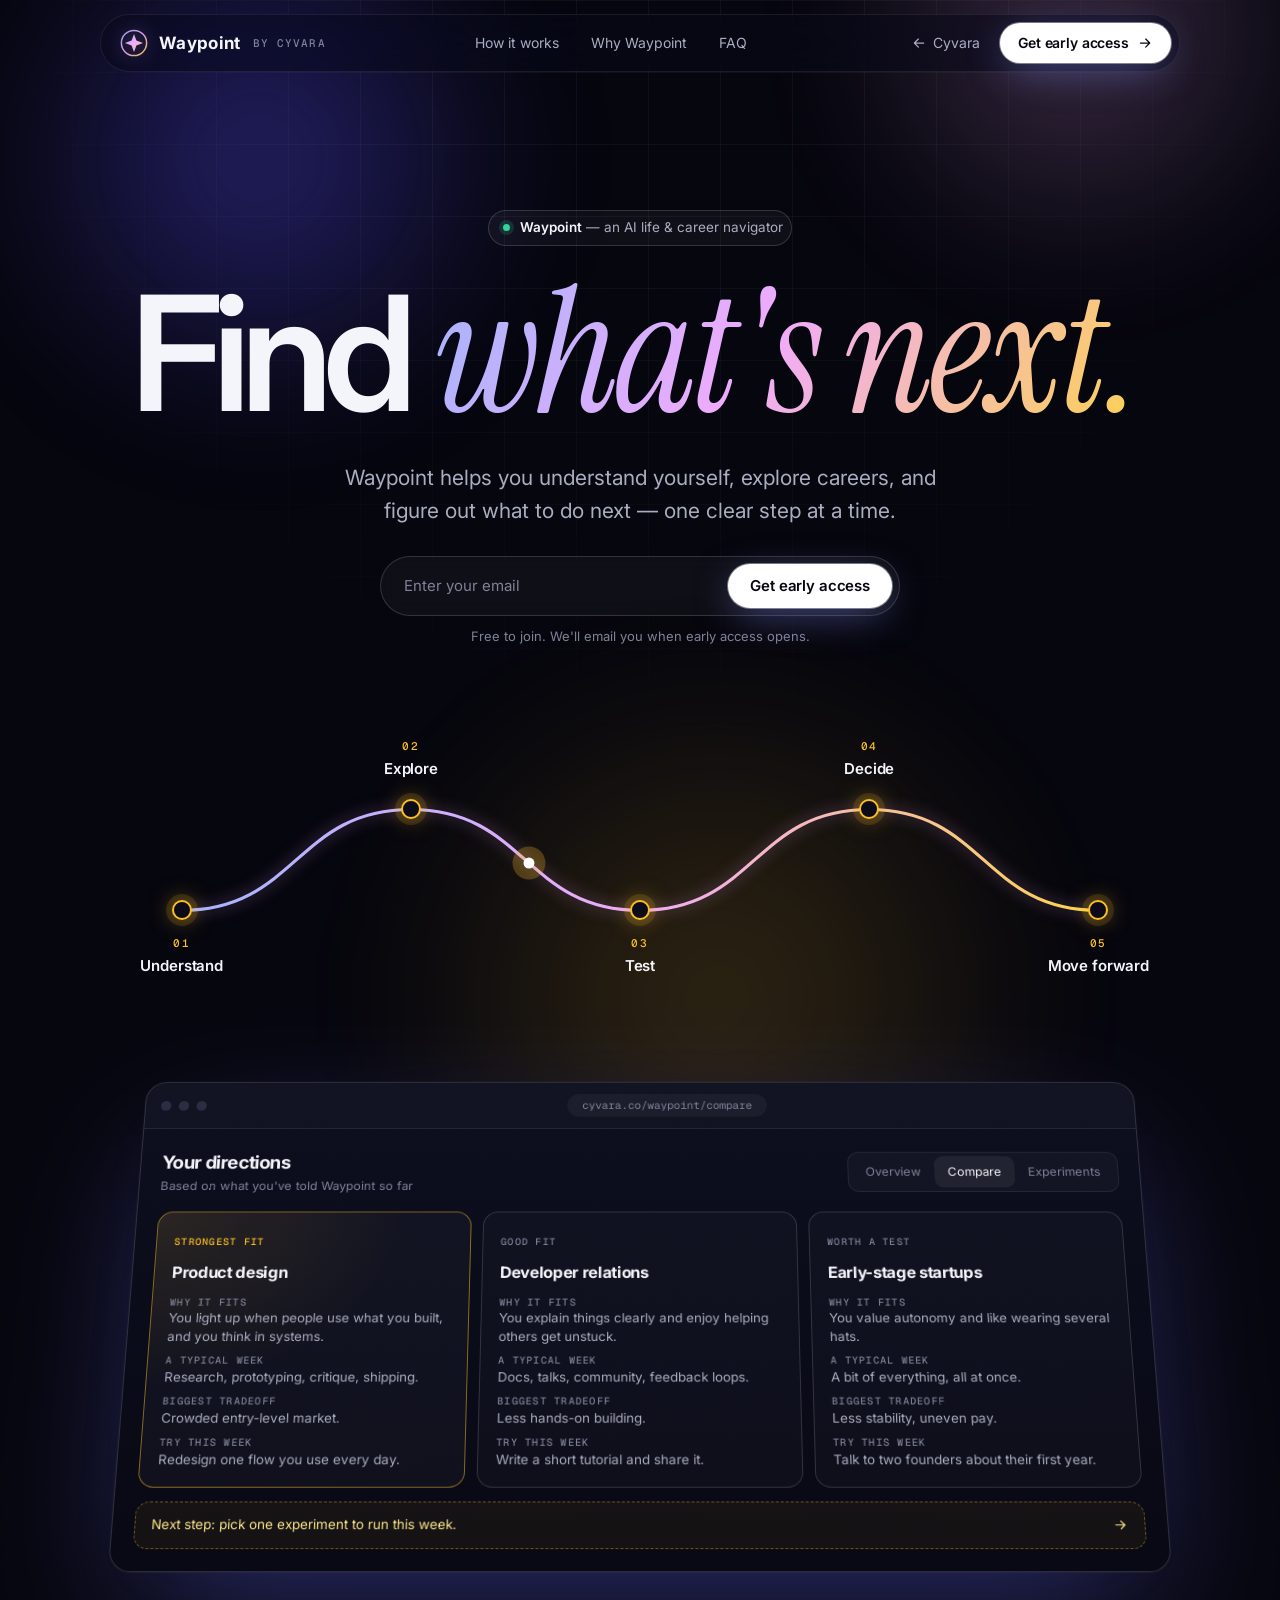
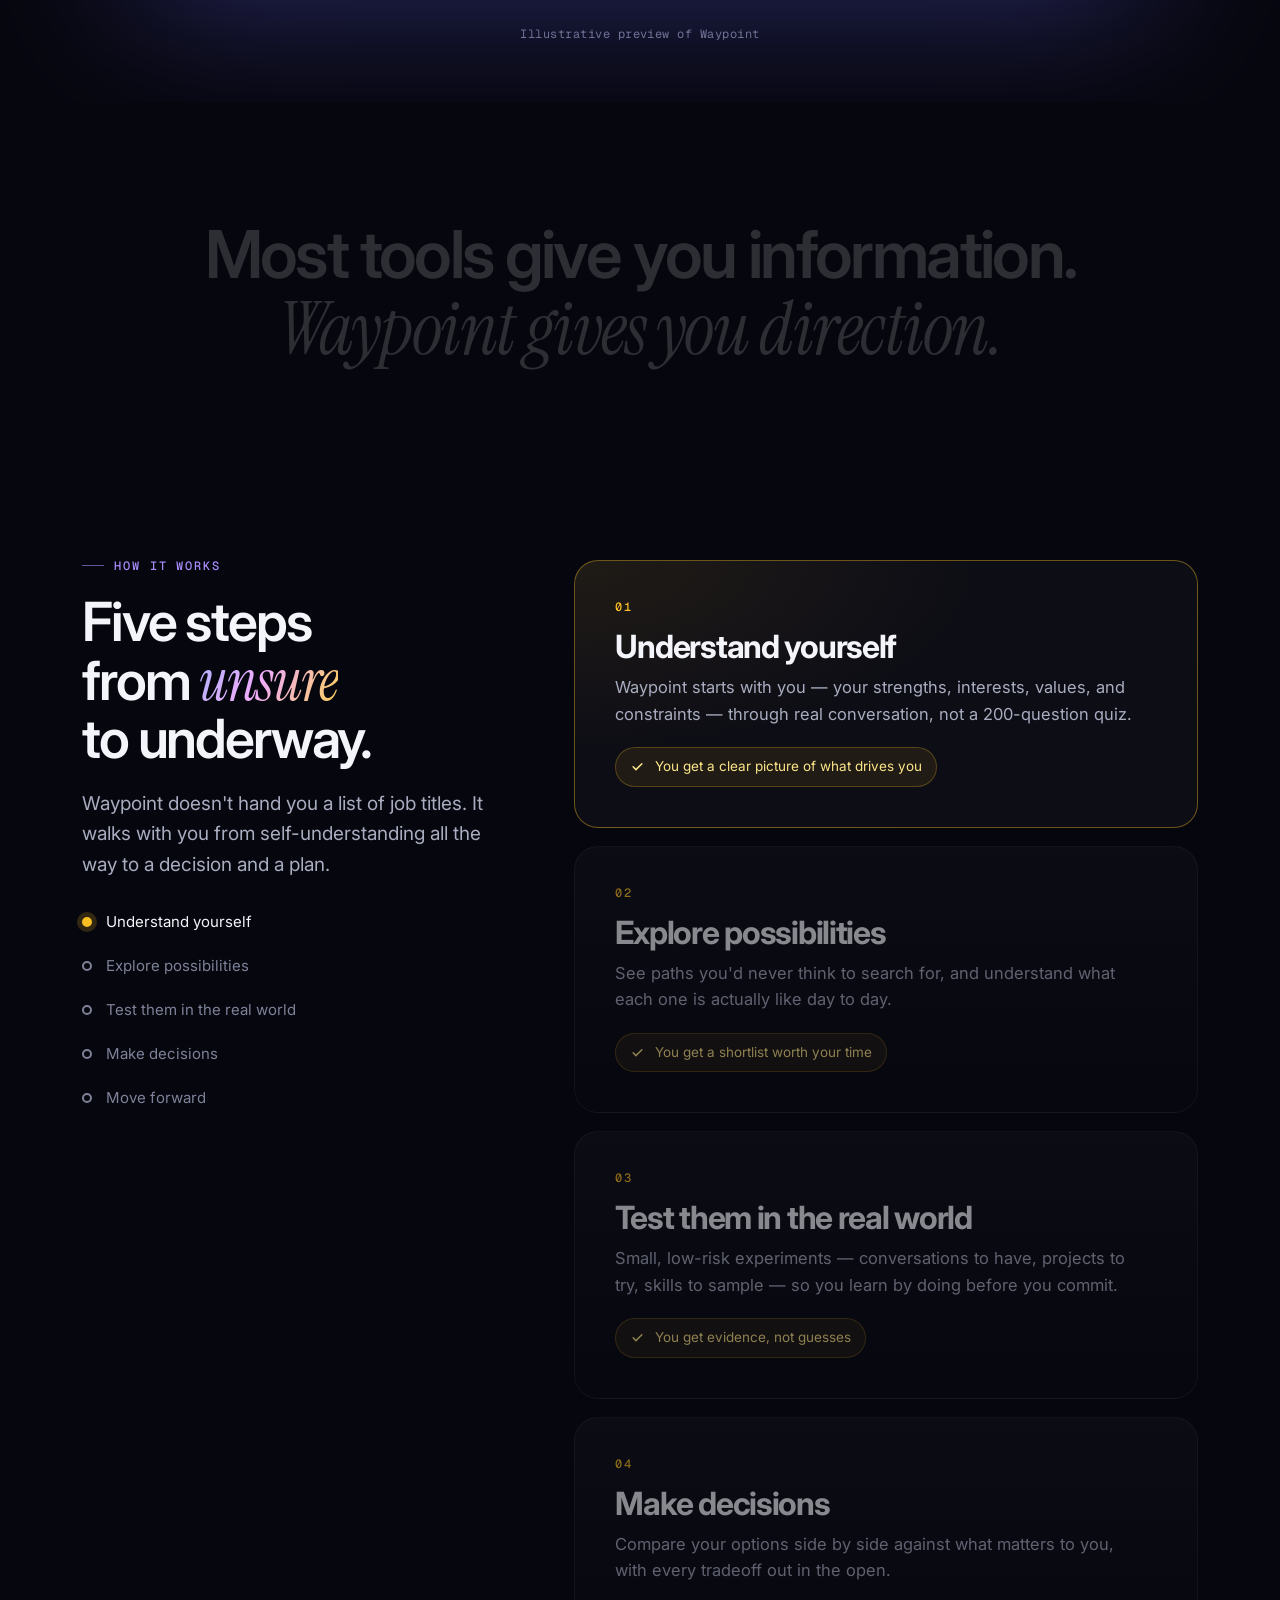
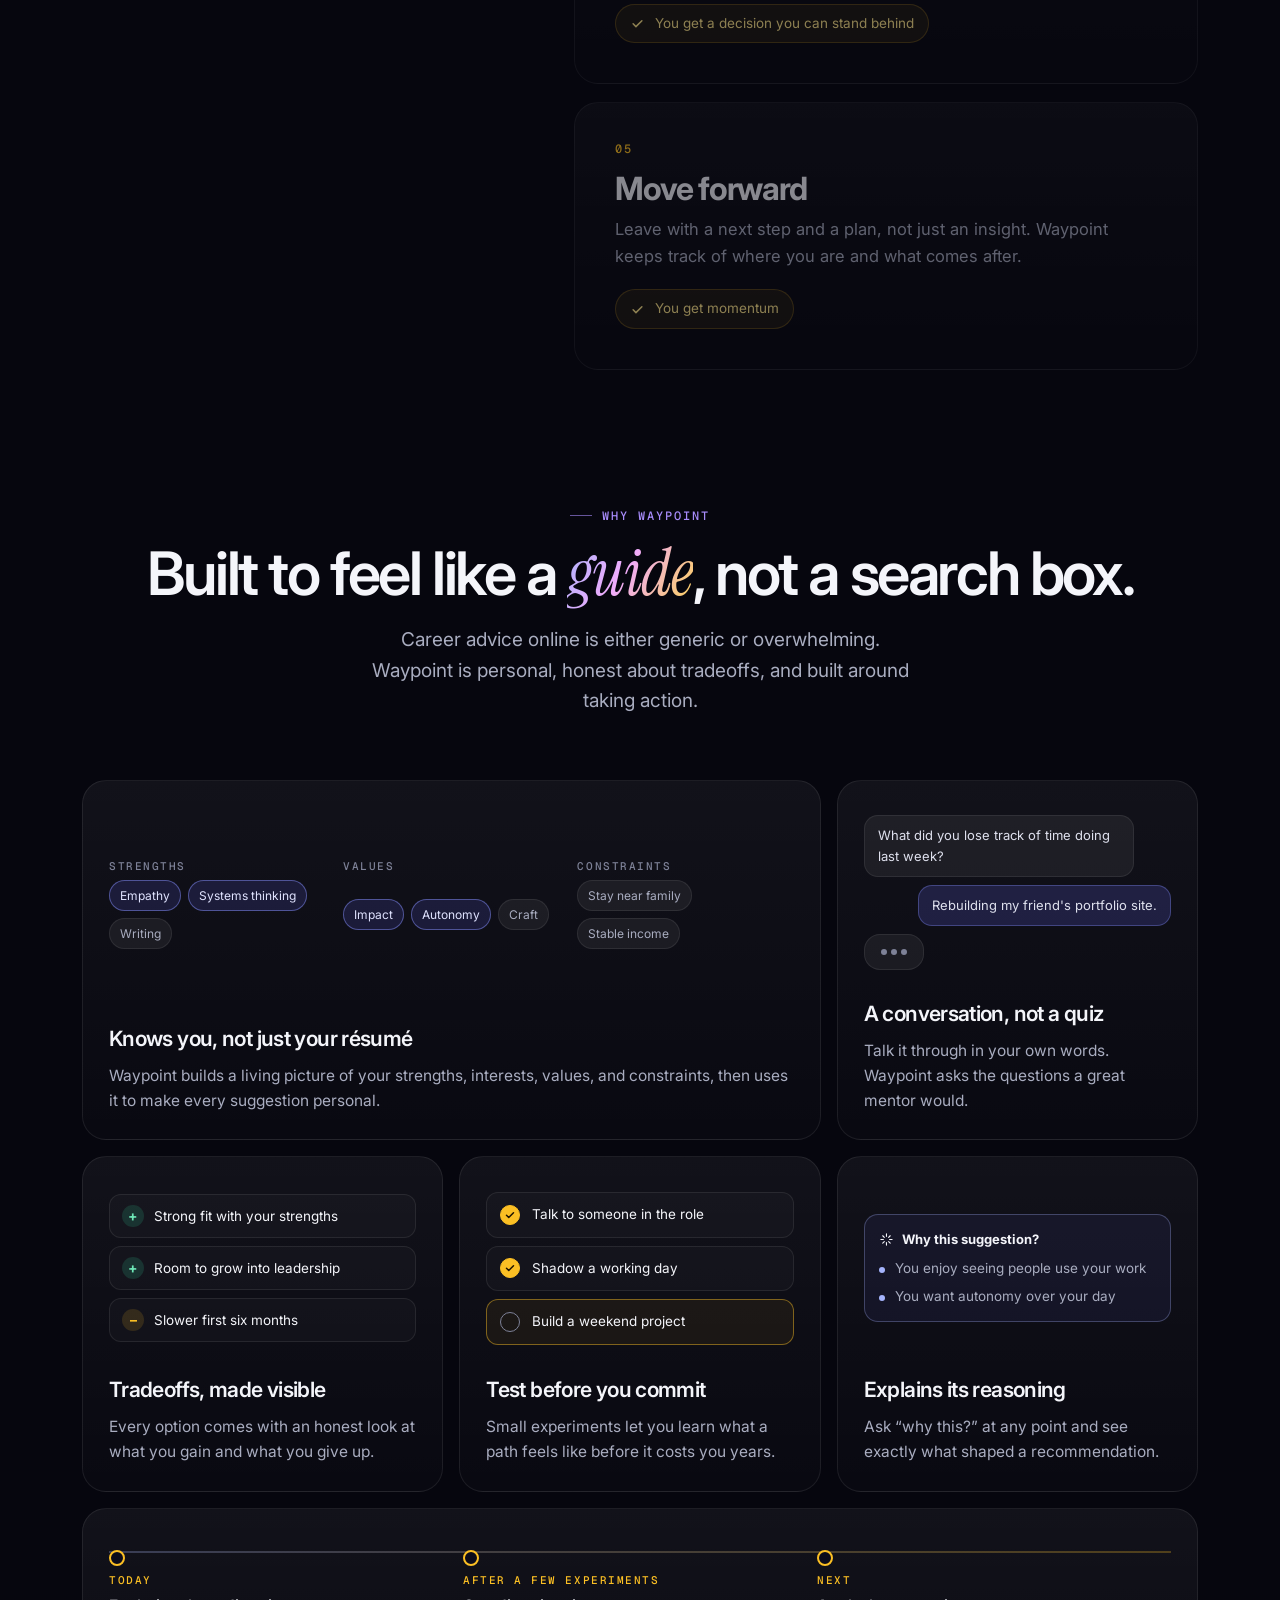
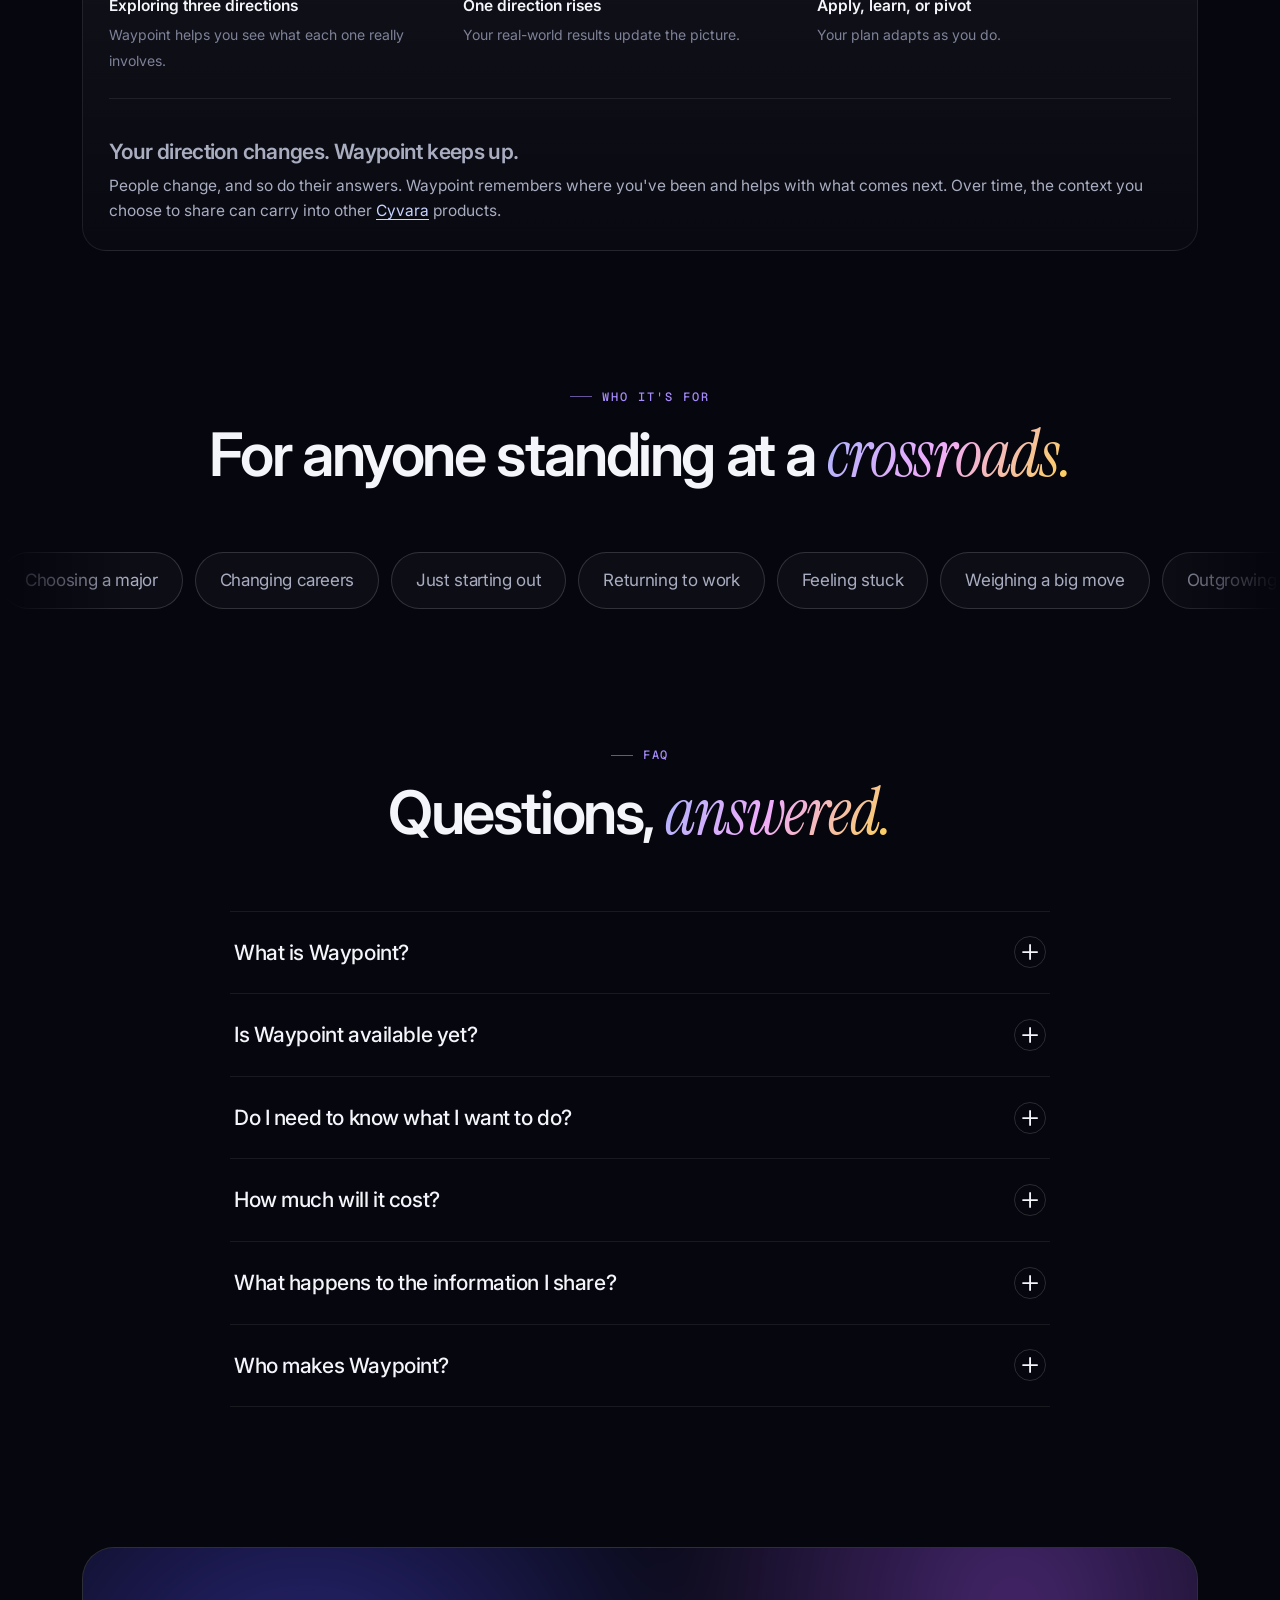
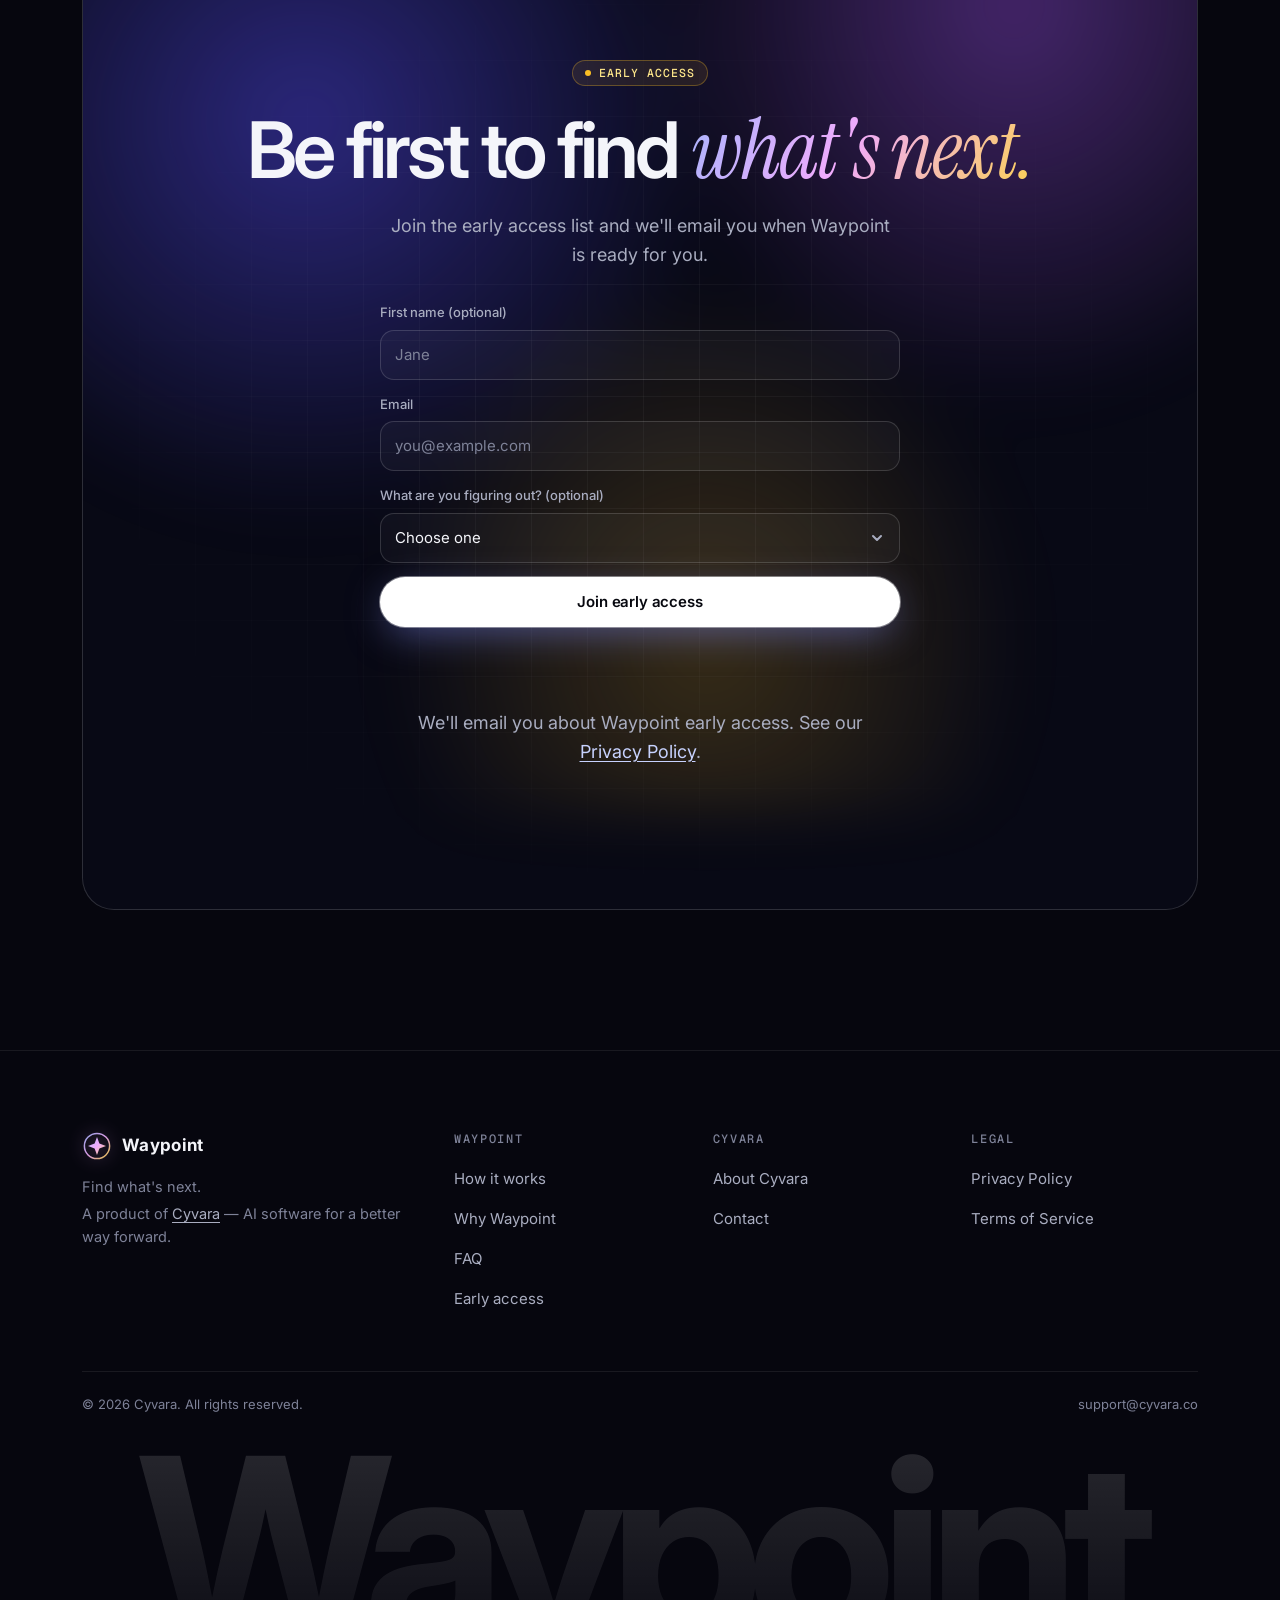
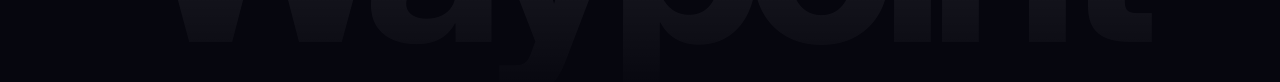
==== waypoint/index.html @ 5582e7f8 "Add Waypoint product site at /waypoint and link it from the homepage Serves the Waypoint site from c" ====
<!DOCTYPE html>
<html lang="en">
<head>
  <meta charset="UTF-8" />
  <meta name="viewport" content="width=device-width, initial-scale=1" />
  <title>Waypoint | Find what's next — AI life &amp; career navigator</title>
  <meta name="description" content="Waypoint is an AI life and career navigator that helps you understand yourself, explore careers, test them in the real world, and figure out what to do next. A Cyvara product." />
  <meta name="theme-color" content="#06060e" />
  <link rel="canonical" href="https://cyvara.co/waypoint/" />

  <link rel="icon" href="favicon.svg" type="image/svg+xml" />
  <link rel="apple-touch-icon" href="favicon.svg" />

  <meta property="og:type" content="website" />
  <meta property="og:site_name" content="Waypoint by Cyvara" />
  <meta property="og:title" content="Waypoint | Find what's next" />
  <meta property="og:description" content="An AI life and career navigator. Understand yourself, explore careers, and figure out what to do next." />
  <meta property="og:url" content="https://cyvara.co/waypoint/" />
  <meta name="twitter:card" content="summary" />

  <link rel="preconnect" href="https://fonts.googleapis.com" />
  <link rel="preconnect" href="https://fonts.gstatic.com" crossorigin />
  <link href="https://fonts.googleapis.com/css2?family=Geist+Mono:wght@400;500&family=Inter:wght@400;500;600;700&family=Instrument+Serif:ital@0;1&display=swap" rel="stylesheet" />
  <link rel="stylesheet" href="assets/styles.css" />
  <script>document.documentElement.classList.add("js");</script>
</head>

<body>
  <a class="skip" href="#main">Skip to content</a>

  <!-- Shared icons & logo -->
  <svg width="0" height="0" style="position:absolute" aria-hidden="true" focusable="false">
    <defs>
      <linearGradient id="wpGrad" x1="10" y1="10" x2="90" y2="90" gradientUnits="userSpaceOnUse">
        <stop stop-color="#a5b4fc"/><stop offset="0.5" stop-color="#f0abfc"/><stop offset="1" stop-color="#fcd34d"/>
      </linearGradient>
    </defs>
    <symbol id="waypoint" viewBox="0 0 100 100">
      <circle cx="50" cy="50" r="42" fill="none" stroke="url(#wpGrad)" stroke-width="5" opacity="0.9"/>
      <path d="M50 20 L58 42 L80 50 L58 58 L50 80 L42 58 L20 50 L42 42 Z" fill="url(#wpGrad)"/>
    </symbol>
    <symbol id="i-arrow-ur" viewBox="0 0 24 24"><path d="M7 17 17 7M8 7h9v9"/></symbol>
    <symbol id="i-arrow-r" viewBox="0 0 24 24"><path d="M5 12h14M13 6l6 6-6 6"/></symbol>
    <symbol id="i-arrow-l" viewBox="0 0 24 24"><path d="M19 12H5M11 6l-6 6 6 6"/></symbol>
    <symbol id="i-check" viewBox="0 0 24 24"><path d="m5 12.5 4.5 4.5L19 7.5"/></symbol>
    <symbol id="i-plus" viewBox="0 0 24 24"><path d="M12 5v14M5 12h14"/></symbol>
    <symbol id="i-menu" viewBox="0 0 24 24"><path d="M4 8h16M4 16h16"/></symbol>
    <symbol id="i-x" viewBox="0 0 24 24"><path d="M6 6l12 12M18 6 6 18"/></symbol>
    <symbol id="i-spark" viewBox="0 0 24 24"><path d="M12 3v4M12 17v4M3 12h4M17 12h4M6 6l2.5 2.5M15.5 15.5 18 18M18 6l-2.5 2.5M8.5 15.5 6 18"/></symbol>
  </svg>

  <!-- Nav -->
  <div class="nav-shell">
    <header class="nav">
      <a href="#top" class="brand" aria-label="Waypoint home">
        <svg aria-hidden="true"><use href="#waypoint"/></svg>
        Waypoint <small>by Cyvara</small>
      </a>

      <nav class="nav-links" aria-label="Primary">
        <a href="#how">How it works</a>
        <a href="#why">Why Waypoint</a>
        <a href="#faq">FAQ</a>
      </nav>

      <div class="nav-right">
        <a class="nav-back" href="https://cyvara.co"><svg class="i" aria-hidden="true"><use href="#i-arrow-l"/></svg> Cyvara</a>
        <a class="btn btn-primary btn-sm" href="#access">Get early access <svg class="i" aria-hidden="true"><use href="#i-arrow-r"/></svg></a>
        <button class="menu-btn" type="button" aria-label="Open menu" aria-expanded="false" aria-controls="mobile-menu">
          <svg class="i i-menu" aria-hidden="true"><use href="#i-menu"/></svg>
          <svg class="i i-x" aria-hidden="true"><use href="#i-x"/></svg>
        </button>
      </div>
    </header>
    <div class="mobile-menu" id="mobile-menu">
      <a href="#how">How it works</a>
      <a href="#why">Why Waypoint</a>
      <a href="#faq">FAQ</a>
      <a href="https://cyvara.co">Back to Cyvara</a>
      <a class="btn btn-primary" href="#access">Get early access <svg class="i" aria-hidden="true"><use href="#i-arrow-r"/></svg></a>
    </div>
  </div>

  <main id="main">

    <!-- Hero -->
    <section class="hero" id="top">
      <div class="hero-bg" aria-hidden="true">
        <div class="aurora"><span class="a1"></span><span class="a2"></span><span class="a3"></span></div>
        <div class="gridlines"></div>
      </div>

      <div class="wrap">
        <div class="hero-inner">
          <span class="announce reveal">
            <span class="dot"></span>
            <span><b>Waypoint</b> — an AI life &amp; career navigator</span>
          </span>

          <h1 class="reveal" style="--d:.08s">Find <span class="serif grad">what's next.</span></h1>

          <p class="lede reveal" style="--d:.16s">
            Waypoint helps you understand yourself, explore careers, and figure out what to do next — one clear step at a time.
          </p>

          <div class="signup-wrap reveal" style="--d:.24s">
            <form class="signup" action="https://formspree.io/f/mzznqkae" method="POST" data-ajax>
              <input type="hidden" name="_subject" value="Waypoint early access signup" />
              <input type="hidden" name="_redirect" value="https://cyvara.co/waypoint/#access" />
              <input type="hidden" name="source" value="waypoint hero" />
              <label class="sr" for="hero-email">Email address</label>
              <input id="hero-email" name="email" type="email" autocomplete="email" placeholder="Enter your email" required />
              <button type="submit" class="btn btn-primary">Get early access</button>
            </form>
            <p class="signup-note form-status" role="status" aria-live="polite">Free to join. We'll email you when early access opens.</p>
          </div>
        </div>

        <div class="trail-wrap reveal" style="--d:.32s">
          <div class="trail" data-observe role="img" aria-label="Your route with Waypoint: Understand, Explore, Test, Decide, Move forward.">
            <svg class="route" viewBox="0 0 1200 290" aria-hidden="true" focusable="false">
              <defs>
                <linearGradient id="routeGrad" gradientUnits="userSpaceOnUse" x1="100" y1="0" x2="1100" y2="0">
                  <stop stop-color="#a5b4fc"/><stop offset="0.5" stop-color="#f0abfc"/><stop offset="1" stop-color="#fcd34d"/>
                </linearGradient>
              </defs>
              <path class="route-ghost" d="M100 200 C225 200 225 90 350 90 C475 90 475 200 600 200 C725 200 725 90 850 90 C975 90 975 200 1100 200"/>
              <path class="route-draw" pathLength="1" d="M100 200 C225 200 225 90 350 90 C475 90 475 200 600 200 C725 200 725 90 850 90 C975 90 975 200 1100 200"/>
              <g class="route-dot" transform="translate(100 200)">
                <g>
                  <circle r="18" fill="rgba(251,191,36,0.25)"/>
                  <circle r="6" fill="#fff"/>
                  <animateMotion dur="9s" repeatCount="indefinite" calcMode="linear" path="M0 0 C125 0 125 -110 250 -110 C375 -110 375 0 500 0 C625 0 625 -110 750 -110 C875 -110 875 0 1000 0"/>
                  <animate attributeName="opacity" values="0;1;1;0" keyTimes="0;0.06;0.94;1" dur="9s" repeatCount="indefinite"/>
                </g>
              </g>
            </svg>

            <div class="stop down" style="--x:100;--y:200;--i:0"><i></i><span class="lbl"><small>01</small>Understand</span></div>
            <div class="stop up" style="--x:350;--y:90;--i:1"><i></i><span class="lbl"><small>02</small>Explore</span></div>
            <div class="stop down" style="--x:600;--y:200;--i:2"><i></i><span class="lbl"><small>03</small>Test</span></div>
            <div class="stop up" style="--x:850;--y:90;--i:3"><i></i><span class="lbl"><small>04</small>Decide</span></div>
            <div class="stop down" style="--x:1100;--y:200;--i:4"><i></i><span class="lbl"><small>05</small>Move forward</span></div>
          </div>

          <ol class="trail-list" aria-label="Your route with Waypoint">
            <li><i></i><div><b>Understand yourself</b><span>Strengths, interests, values, constraints.</span></div></li>
            <li><i></i><div><b>Explore possibilities</b><span>Paths you'd never think to search for.</span></div></li>
            <li><i></i><div><b>Test in the real world</b><span>Small experiments before big commitments.</span></div></li>
            <li><i></i><div><b>Make decisions</b><span>Tradeoffs made visible.</span></div></li>
            <li><i></i><div><b>Move forward</b><span>A concrete next step.</span></div></li>
          </ol>
        </div>

        <div class="stage reveal" style="--d:.1s">
          <div class="window" role="img" aria-label="Illustrative preview of Waypoint comparing three career directions side by side, each with why it fits, a typical week, the biggest tradeoff, and something to try this week.">
            <div class="window-bar" aria-hidden="true">
              <i></i><i></i><i></i>
              <span class="window-url">cyvara.co/waypoint/compare</span>
            </div>
            <div class="window-body compare" aria-hidden="true">
              <div class="cmp-head">
                <div>
                  <h3>Your directions</h3>
                  <p>Based on what you've told Waypoint so far</p>
                </div>
                <div class="tabs"><span>Overview</span><span class="on">Compare</span><span>Experiments</span></div>
              </div>

              <div class="dirs">
                <div class="dir top">
                  <span class="fit">Strongest fit</span>
                  <h4>Product design</h4>
                  <dl>
                    <div><dt>Why it fits</dt><dd>You light up when people use what you built, and you think in systems.</dd></div>
                    <div><dt>A typical week</dt><dd>Research, prototyping, critique, shipping.</dd></div>
                    <div><dt>Biggest tradeoff</dt><dd>Crowded entry-level market.</dd></div>
                    <div><dt>Try this week</dt><dd>Redesign one flow you use every day.</dd></div>
                  </dl>
                </div>
                <div class="dir">
                  <span class="fit">Good fit</span>
                  <h4>Developer relations</h4>
                  <dl>
                    <div><dt>Why it fits</dt><dd>You explain things clearly and enjoy helping others get unstuck.</dd></div>
                    <div><dt>A typical week</dt><dd>Docs, talks, community, feedback loops.</dd></div>
                    <div><dt>Biggest tradeoff</dt><dd>Less hands-on building.</dd></div>
                    <div><dt>Try this week</dt><dd>Write a short tutorial and share it.</dd></div>
                  </dl>
                </div>
                <div class="dir">
                  <span class="fit">Worth a test</span>
                  <h4>Early-stage startups</h4>
                  <dl>
                    <div><dt>Why it fits</dt><dd>You value autonomy and like wearing several hats.</dd></div>
                    <div><dt>A typical week</dt><dd>A bit of everything, all at once.</dd></div>
                    <div><dt>Biggest tradeoff</dt><dd>Less stability, uneven pay.</dd></div>
                    <div><dt>Try this week</dt><dd>Talk to two founders about their first year.</dd></div>
                  </dl>
                </div>
              </div>

              <div class="next-bar"><span>Next step: pick one experiment to run this week.</span><svg class="i" aria-hidden="true"><use href="#i-arrow-r"/></svg></div>
            </div>
          </div>
          <p class="stage-note">Illustrative preview of Waypoint</p>
        </div>
      </div>
    </section>

    <!-- Statement -->
    <section class="thesis sec" style="padding-top:clamp(60px,9vw,120px)">
      <div class="wrap">
        <p class="thesis-text" data-words style="text-align:center;margin-inline:auto">Most tools give you information. <span class="serif">Waypoint gives you direction.</span></p>
      </div>
    </section>

    <!-- How it works -->
    <section class="sec" id="how" style="padding-top:0">
      <div class="wrap">
        <div class="journey">
          <div class="journey-side reveal">
            <p class="eyebrow">How it works</p>
            <h2 class="h2">Five steps from <span class="serif grad">unsure</span> to underway.</h2>
            <p class="lede">Waypoint doesn't hand you a list of job titles. It walks with you from self-understanding all the way to a decision and a plan.</p>
            <ul class="dots" aria-hidden="true">
              <li class="on">Understand yourself</li>
              <li>Explore possibilities</li>
              <li>Test them in the real world</li>
              <li>Make decisions</li>
              <li>Move forward</li>
            </ul>
          </div>

          <div class="steps">
            <article class="card spot step">
              <p class="n">01</p>
              <h3>Understand yourself</h3>
              <p>Waypoint starts with you — your strengths, interests, values, and constraints — through real conversation, not a 200-question quiz.</p>
              <span class="get"><svg class="i" aria-hidden="true"><use href="#i-check"/></svg> You get a clear picture of what drives you</span>
            </article>
            <article class="card spot step">
              <p class="n">02</p>
              <h3>Explore possibilities</h3>
              <p>See paths you'd never think to search for, and understand what each one is actually like day to day.</p>
              <span class="get"><svg class="i" aria-hidden="true"><use href="#i-check"/></svg> You get a shortlist worth your time</span>
            </article>
            <article class="card spot step">
              <p class="n">03</p>
              <h3>Test them in the real world</h3>
              <p>Small, low-risk experiments — conversations to have, projects to try, skills to sample — so you learn by doing before you commit.</p>
              <span class="get"><svg class="i" aria-hidden="true"><use href="#i-check"/></svg> You get evidence, not guesses</span>
            </article>
            <article class="card spot step">
              <p class="n">04</p>
              <h3>Make decisions</h3>
              <p>Compare your options side by side against what matters to you, with every tradeoff out in the open.</p>
              <span class="get"><svg class="i" aria-hidden="true"><use href="#i-check"/></svg> You get a decision you can stand behind</span>
            </article>
            <article class="card spot step">
              <p class="n">05</p>
              <h3>Move forward</h3>
              <p>Leave with a next step and a plan, not just an insight. Waypoint keeps track of where you are and what comes after.</p>
              <span class="get"><svg class="i" aria-hidden="true"><use href="#i-check"/></svg> You get momentum</span>
            </article>
          </div>
        </div>
      </div>
    </section>

    <!-- Why Waypoint -->
    <section class="sec" id="why" style="padding-top:0">
      <div class="wrap">
        <div class="sec-head center reveal">
          <p class="eyebrow">Why Waypoint</p>
          <h2 class="h2">Built to feel like a <span class="serif grad">guide</span>, not a search box.</h2>
          <p class="lede">Career advice online is either generic or overwhelming. Waypoint is personal, honest about tradeoffs, and built around taking action.</p>
        </div>

        <div class="bento6">
          <article class="card spot s4 reveal">
            <div class="viz">
              <div class="profile" aria-hidden="true">
                <div class="tag-group"><h4>Strengths</h4><div class="tags"><span class="tag on">Empathy</span><span class="tag on">Systems thinking</span><span class="tag">Writing</span></div></div>
                <div class="tag-group"><h4>Values</h4><div class="tags"><span class="tag on">Impact</span><span class="tag on">Autonomy</span><span class="tag">Craft</span></div></div>
                <div class="tag-group"><h4>Constraints</h4><div class="tags"><span class="tag">Stay near family</span><span class="tag">Stable income</span></div></div>
              </div>
            </div>
            <h3>Knows you, not just your résumé</h3>
            <p>Waypoint builds a living picture of your strengths, interests, values, and constraints, then uses it to make every suggestion personal.</p>
          </article>

          <article class="card spot s2 reveal" style="--d:.08s">
            <div class="viz">
              <div class="mini-chat" aria-hidden="true">
                <div class="bub">What did you lose track of time doing last week?</div>
                <div class="bub me">Rebuilding my friend's portfolio site.</div>
                <div class="typing" style="justify-self:start"><i></i><i></i><i></i></div>
              </div>
            </div>
            <h3>A conversation, not a quiz</h3>
            <p>Talk it through in your own words. Waypoint asks the questions a great mentor would.</p>
          </article>

          <article class="card spot s2 reveal">
            <div class="viz">
              <div class="trade" aria-hidden="true">
                <div class="pro"><b>+</b> Strong fit with your strengths</div>
                <div class="pro"><b>+</b> Room to grow into leadership</div>
                <div class="con"><b>–</b> Slower first six months</div>
              </div>
            </div>
            <h3>Tradeoffs, made visible</h3>
            <p>Every option comes with an honest look at what you gain and what you give up.</p>
          </article>

          <article class="card spot s2 reveal" style="--d:.08s">
            <div class="viz">
              <div class="exp" aria-hidden="true">
                <div class="done"><b><svg class="i"><use href="#i-check"/></svg></b>Talk to someone in the role</div>
                <div class="done"><b><svg class="i"><use href="#i-check"/></svg></b>Shadow a working day</div>
                <div class="now"><b></b>Build a weekend project</div>
              </div>
            </div>
            <h3>Test before you commit</h3>
            <p>Small experiments let you learn what a path feels like before it costs you years.</p>
          </article>

          <article class="card spot s2 reveal" style="--d:.16s">
            <div class="viz">
              <div class="why" aria-hidden="true">
                <strong><svg class="i"><use href="#i-spark"/></svg> Why this suggestion?</strong>
                <ul>
                  <li>You enjoy seeing people use your work</li>
                  <li>You want autonomy over your day</li>
                </ul>
              </div>
            </div>
            <h3>Explains its reasoning</h3>
            <p>Ask “why this?” at any point and see exactly what shaped a recommendation.</p>
          </article>

          <article class="card spot s6 reveal">
            <div class="timeline" aria-hidden="true">
              <div><small>Today</small><b>Exploring three directions</b><span>Waypoint helps you see what each one really involves.</span></div>
              <div><small>After a few experiments</small><b>One direction rises</b><span>Your real-world results update the picture.</span></div>
              <div><small>Next</small><b>Apply, learn, or pivot</b><span>Your plan adapts as you do.</span></div>
            </div>
            <div class="carry">
              <h3 style="margin:18px 0 6px">Your direction changes. Waypoint keeps up.</h3>
              <p>People change, and so do their answers. Waypoint remembers where you've been and helps with what comes next. Over time, the context you choose to share can carry into other <a href="https://cyvara.co">Cyvara</a> products.</p>
            </div>
          </article>
        </div>
      </div>
    </section>

    <!-- Audience -->
    <section class="sec" style="padding-top:0">
      <div class="wrap">
        <div class="sec-head center reveal">
          <p class="eyebrow">Who it's for</p>
          <h2 class="h2">For anyone standing at a <span class="serif grad">crossroads.</span></h2>
        </div>
      </div>
      <div class="marquee reveal" aria-label="People Waypoint is built for">
        <div class="marquee-track">
          <span>Choosing a major</span><span>Changing careers</span><span>Just starting out</span><span>Returning to work</span><span>Feeling stuck</span><span>Weighing a big move</span><span>Outgrowing your job</span><span>Building something of your own</span>
          <span aria-hidden="true">Choosing a major</span><span aria-hidden="true">Changing careers</span><span aria-hidden="true">Just starting out</span><span aria-hidden="true">Returning to work</span><span aria-hidden="true">Feeling stuck</span><span aria-hidden="true">Weighing a big move</span><span aria-hidden="true">Outgrowing your job</span><span aria-hidden="true">Building something of your own</span>
        </div>
      </div>
    </section>

    <!-- FAQ -->
    <section class="sec" id="faq" style="padding-top:0">
      <div class="wrap">
        <div class="sec-head center reveal">
          <p class="eyebrow">FAQ</p>
          <h2 class="h2">Questions, <span class="serif grad">answered.</span></h2>
        </div>

        <div class="faq-wrap reveal">
          <details class="qa">
            <summary>What is Waypoint? <span class="pm"><svg class="i" aria-hidden="true"><use href="#i-plus"/></svg></span></summary>
            <div class="a">Waypoint is an AI life and career navigator. It helps you understand yourself, explore careers, test them in the real world, and decide what to do next.</div>
          </details>
          <details class="qa">
            <summary>Is Waypoint available yet? <span class="pm"><svg class="i" aria-hidden="true"><use href="#i-plus"/></svg></span></summary>
            <div class="a">Not yet. We're building it now. Join the early access list and we'll email you when early access opens.</div>
          </details>
          <details class="qa">
            <summary>Do I need to know what I want to do? <span class="pm"><svg class="i" aria-hidden="true"><use href="#i-plus"/></svg></span></summary>
            <div class="a">No. Waypoint is built for people who don't have the answer yet. That's the whole point.</div>
          </details>
          <details class="qa">
            <summary>How much will it cost? <span class="pm"><svg class="i" aria-hidden="true"><use href="#i-plus"/></svg></span></summary>
            <div class="a">We haven't announced pricing yet. Joining the early access list is free.</div>
          </details>
          <details class="qa">
            <summary>What happens to the information I share? <span class="pm"><svg class="i" aria-hidden="true"><use href="#i-plus"/></svg></span></summary>
            <div class="a">We use what you share to run your Waypoint experience and to contact you about Waypoint. Read the full details in our <a href="https://cyvara.co/#privacy">Privacy Policy</a>.</div>
          </details>
          <details class="qa">
            <summary>Who makes Waypoint? <span class="pm"><svg class="i" aria-hidden="true"><use href="#i-plus"/></svg></span></summary>
            <div class="a">Waypoint is the first product from <a href="https://cyvara.co">Cyvara</a>, an AI software company building products that help people make better decisions and navigate complexity.</div>
          </details>
        </div>
      </div>
    </section>

    <!-- Access -->
    <section class="sec" id="access" style="padding-top:0">
      <div class="wrap">
        <div class="cta-panel reveal">
          <span class="badge">Early access</span>
          <h2 style="margin-top:22px">Be first to find <span class="serif grad">what's next.</span></h2>
          <p>Join the early access list and we'll email you when Waypoint is ready for you.</p>

          <form class="access-form" action="https://formspree.io/f/mzznqkae" method="POST" data-ajax>
            <input type="hidden" name="_subject" value="Waypoint early access signup" />
            <input type="hidden" name="_template" value="table" />
            <input type="hidden" name="_redirect" value="https://cyvara.co/waypoint/#access" />
            <input type="hidden" name="source" value="waypoint access form" />

            <div class="field">
              <label for="a-name">First name (optional)</label>
              <input id="a-name" name="name" type="text" autocomplete="given-name" placeholder="Jane" />
            </div>
            <div class="field">
              <label for="a-email">Email</label>
              <input id="a-email" name="email" type="email" autocomplete="email" placeholder="you@example.com" required />
            </div>
            <div class="field">
              <label for="a-topic">What are you figuring out? (optional)</label>
              <select id="a-topic" name="figuring_out">
                <option value="">Choose one</option>
                <option>Choosing a major or path</option>
                <option>Changing careers</option>
                <option>Just starting out</option>
                <option>Feeling stuck</option>
                <option>Something else</option>
              </select>
            </div>
            <button type="submit" class="btn btn-primary">Join early access</button>
            <p class="form-status" role="status" aria-live="polite"></p>
            <p class="consent">We'll email you about Waypoint early access. See our <a href="https://cyvara.co/#privacy">Privacy Policy</a>.</p>
          </form>
        </div>
      </div>
    </section>
  </main>

  <footer class="foot">
    <div class="wrap">
      <div class="foot-grid">
        <div>
          <a href="#top" class="brand"><svg aria-hidden="true"><use href="#waypoint"/></svg> Waypoint</a>
          <p class="tagline">Find what's next.</p>
          <p class="parent">A product of <a href="https://cyvara.co">Cyvara</a> — AI software for a better way forward.</p>
        </div>
        <div>
          <h4>Waypoint</h4>
          <ul>
            <li><a href="#how">How it works</a></li>
            <li><a href="#why">Why Waypoint</a></li>
            <li><a href="#faq">FAQ</a></li>
            <li><a href="#access">Early access</a></li>
          </ul>
        </div>
        <div>
          <h4>Cyvara</h4>
          <ul>
            <li><a href="https://cyvara.co">About Cyvara</a></li>
            <li><a href="https://cyvara.co/#contact">Contact</a></li>
          </ul>
        </div>
        <div>
          <h4>Legal</h4>
          <ul>
            <li><a href="https://cyvara.co/#privacy">Privacy Policy</a></li>
            <li><a href="https://cyvara.co/#terms">Terms of Service</a></li>
          </ul>
        </div>
      </div>

      <div class="foot-bottom">
        <span>© 2026 Cyvara. All rights reserved.</span>
        <span>support@cyvara.co</span>
      </div>
    </div>
    <div class="wordmark" aria-hidden="true">Waypoint</div>
  </footer>

  <script src="assets/main.js" defer></script>
</body>
</html>
---- waypoint/assets/styles.css ----
/* =========================================================
   Waypoint — product site
   ========================================================= */

:root {
  color-scheme: dark;

  --bg: #06060e;
  --bg-2: #090a16;
  --surface: rgba(255, 255, 255, 0.03);
  --surface-2: rgba(255, 255, 255, 0.06);
  --line: rgba(255, 255, 255, 0.08);
  --line-2: rgba(255, 255, 255, 0.15);

  --text: #f4f5fa;
  --text-2: #a9adc0;
  --text-3: #7e8298;

  --lilac: #a5b4fc;
  --indigo: #6366f1;
  --indigo-soft: #818cf8;
  --violet: #a78bfa;
  --green: #34d399;

  --amber: #fbbf24;
  --pink: #f0abfc;
  --grad: linear-gradient(120deg, #a5b4fc 0%, #f0abfc 46%, #fcd34d 100%);
  --grad-btn: linear-gradient(135deg, #4f46e5, #7c3aed);

  --font-sans: "Inter", system-ui, -apple-system, "SF Pro Text", "Segoe UI", sans-serif;
  --font-serif: "Instrument Serif", "Iowan Old Style", Georgia, serif;
  --font-mono: "Geist Mono", ui-monospace, "SF Mono", Menlo, monospace;

  --ease: cubic-bezier(0.16, 1, 0.3, 1);
  --radius: 24px;
  --wrap: 1180px;
}

*, *::before, *::after { box-sizing: border-box; margin: 0; padding: 0; }

html { scroll-behavior: smooth; -webkit-text-size-adjust: 100%; }

body {
  font-family: var(--font-sans);
  background: var(--bg);
  color: var(--text);
  line-height: 1.6;
  font-size: 16px;
  -webkit-font-smoothing: antialiased;
  text-rendering: optimizeLegibility;
  overflow-x: hidden;
}

a { color: inherit; text-decoration: none; }
img, svg { display: block; max-width: 100%; }
button { font: inherit; color: inherit; background: none; border: 0; cursor: pointer; }
[id] { scroll-margin-top: 110px; }

:focus-visible { outline: 2px solid var(--indigo-soft); outline-offset: 3px; border-radius: 6px; }

.skip {
  position: fixed; left: 16px; top: -60px; z-index: 200;
  background: #fff; color: #000; padding: 10px 16px; border-radius: 10px; font-weight: 600;
  transition: top 0.2s var(--ease);
}
.skip:focus { top: 16px; }

.wrap { width: 100%; max-width: var(--wrap); margin-inline: auto; padding-inline: clamp(20px, 4vw, 32px); }
.sec { padding-block: clamp(72px, 11vw, 140px); position: relative; }

.i { width: 1.15em; height: 1.15em; fill: none; stroke: currentColor; stroke-width: 1.8; stroke-linecap: round; stroke-linejoin: round; flex: none; }
.sr { position: absolute; width: 1px; height: 1px; overflow: hidden; clip: rect(0 0 0 0); white-space: nowrap; }

/* ---------- Type ---------- */
.eyebrow {
  display: inline-flex; align-items: center; gap: 10px;
  font: 500 12px/1 var(--font-mono); letter-spacing: 0.16em; text-transform: uppercase; color: var(--violet);
}
.eyebrow::before { content: ""; width: 22px; height: 1px; background: currentColor; opacity: 0.6; }

.h2 { font-size: clamp(32px, 5.2vw, 60px); line-height: 1.04; letter-spacing: -0.04em; font-weight: 600; text-wrap: balance; }
.lede { font-size: clamp(16px, 1.6vw, 19px); color: var(--text-2); max-width: 560px; text-wrap: pretty; }
.serif { font-family: var(--font-serif); font-style: italic; font-weight: 400; letter-spacing: -0.02em; font-size: 1.08em; }
.grad {
  background: var(--grad); -webkit-background-clip: text; background-clip: text; color: transparent;
  -webkit-text-fill-color: transparent;
}
.sec-head { display: grid; gap: 18px; margin-bottom: clamp(36px, 6vw, 64px); }
.sec-head.center { justify-items: center; text-align: center; }
.sec-head.center .lede { margin-inline: auto; }

/* ---------- Buttons ---------- */
.btn {
  --h: 46px;
  display: inline-flex; align-items: center; justify-content: center; gap: 8px;
  min-height: var(--h); padding: 0 22px; border-radius: 999px;
  font-size: 15px; font-weight: 600; letter-spacing: -0.01em; white-space: nowrap;
  transition: transform 0.25s var(--ease), background 0.25s var(--ease), border-color 0.25s var(--ease), box-shadow 0.25s var(--ease);
  cursor: pointer;
}
.btn .i { transition: transform 0.25s var(--ease); }
.btn:hover .i { transform: translate(2px, -2px); }
.btn.to-right:hover .i { transform: translateX(3px); }
.btn:active { transform: scale(0.97); }

.btn-primary { background: #fff; color: #07080f; box-shadow: 0 0 0 1px rgba(255,255,255,0.4), 0 10px 40px -8px rgba(129, 140, 248, 0.6); }
.btn-primary:hover { background: #e9eaff; box-shadow: 0 0 0 1px rgba(255,255,255,0.6), 0 14px 48px -6px rgba(129, 140, 248, 0.8); }
.btn-ghost { border: 1px solid var(--line-2); background: rgba(255,255,255,0.03); color: var(--text); }
.btn-ghost:hover { background: rgba(255,255,255,0.08); border-color: rgba(255,255,255,0.28); }
.btn-sm { --h: 40px; padding: 0 18px; font-size: 14px; }

/* ---------- Nav ---------- */
.nav-shell { position: fixed; z-index: 100; top: 14px; left: 0; right: 0; padding-inline: 14px; pointer-events: none; }
.nav {
  pointer-events: auto; position: relative;
  max-width: 1080px; margin-inline: auto;
  display: flex; align-items: center; justify-content: space-between; gap: 12px;
  padding: 8px 8px 8px 18px; border-radius: 999px;
  background: rgba(9, 10, 22, 0.55); border: 1px solid var(--line);
  -webkit-backdrop-filter: blur(18px) saturate(140%); backdrop-filter: blur(18px) saturate(140%);
  transition: background 0.3s var(--ease), border-color 0.3s var(--ease), box-shadow 0.3s var(--ease);
}
.nav-shell.scrolled .nav { background: rgba(7, 8, 18, 0.82); border-color: var(--line-2); box-shadow: 0 12px 40px rgba(0,0,0,0.45); }

.brand { display: inline-flex; align-items: center; gap: 10px; font-weight: 700; letter-spacing: 0.02em; font-size: 17px; }
.brand svg { width: 30px; height: 30px; filter: drop-shadow(0 0 10px rgba(99, 102, 241, 0.55)); }

.nav-links { display: flex; align-items: center; gap: 4px; }
.nav-links a { padding: 9px 14px; border-radius: 999px; font-size: 14px; color: var(--text-2); transition: color 0.2s, background 0.2s; }
.nav-links a:hover { color: var(--text); background: var(--surface-2); }
.nav-right { display: flex; align-items: center; gap: 6px; }
.nav-login { padding: 9px 14px; font-size: 14px; color: var(--text-2); border-radius: 999px; }
.nav-login:hover { color: var(--text); }

.menu-btn { display: none; width: 44px; height: 44px; border-radius: 50%; align-items: center; justify-content: center; border: 1px solid var(--line-2); }
.menu-btn .i { width: 20px; height: 20px; }
.menu-btn .i-x { display: none; }
.menu-btn[aria-expanded="true"] .i-menu { display: none; }
.menu-btn[aria-expanded="true"] .i-x { display: block; }

.mobile-menu {
  pointer-events: auto; display: none; max-width: 1080px; margin: 8px auto 0; padding: 10px;
  border-radius: 24px; background: rgba(7, 8, 18, 0.92); border: 1px solid var(--line-2);
  -webkit-backdrop-filter: blur(20px); backdrop-filter: blur(20px);
}
.mobile-menu a { display: flex; align-items: center; justify-content: space-between; padding: 15px 16px; border-radius: 14px; font-size: 17px; font-weight: 500; }
.mobile-menu a:hover { background: var(--surface-2); }
.mobile-menu .btn { width: 100%; margin-top: 6px; }
.mobile-menu.open { display: block; animation: menuIn 0.3s var(--ease); }
@keyframes menuIn { from { opacity: 0; transform: translateY(-8px); } to { opacity: 1; transform: none; } }

@media (max-width: 860px) {
  .nav-links, .nav-login, .nav-right .btn { display: none; }
  .menu-btn { display: inline-flex; }
}

/* ---------- Hero ---------- */
.hero { position: relative; isolation: isolate; padding: clamp(140px, 19vw, 210px) 0 clamp(40px, 6vw, 70px); overflow: hidden; }
.hero-bg { position: absolute; inset: 0; z-index: -1; pointer-events: none; }
.gridlines {
  position: absolute; inset: 0; opacity: 0.55;
  background-image: linear-gradient(var(--line) 1px, transparent 1px), linear-gradient(90deg, var(--line) 1px, transparent 1px);
  background-size: 72px 72px;
  -webkit-mask-image: radial-gradient(ellipse 75% 65% at 50% 0%, #000 25%, transparent 75%);
  mask-image: radial-gradient(ellipse 75% 65% at 50% 0%, #000 25%, transparent 75%);
}
.aurora { position: absolute; inset: -10% -10% auto; height: 100%; filter: blur(70px); opacity: 0.85; }
.aurora span { position: absolute; border-radius: 50%; will-change: transform; }
.aurora .a1 { left: 6%; top: 2%; width: min(46vw, 640px); aspect-ratio: 1; background: radial-gradient(circle, rgba(79, 70, 229, 0.6), transparent 66%); animation: drift1 24s ease-in-out infinite alternate; }
.aurora .a2 { right: 4%; top: -4%; width: min(42vw, 580px); aspect-ratio: 1; background: radial-gradient(circle, rgba(168, 85, 247, 0.42), transparent 66%); animation: drift2 28s ease-in-out infinite alternate; }
.aurora .a3 { left: 36%; top: 34%; width: min(34vw, 460px); aspect-ratio: 1; background: radial-gradient(circle, rgba(251, 191, 36, 0.24), transparent 66%); animation: drift3 30s ease-in-out infinite alternate; }
@keyframes drift1 { to { transform: translate(90px, 50px) scale(1.12); } }
@keyframes drift2 { to { transform: translate(-80px, 70px) scale(1.08); } }
@keyframes drift3 { to { transform: translate(60px, -40px) scale(1.15); } }

.hero-inner { display: grid; justify-items: center; text-align: center; gap: 28px; }

.announce {
  display: inline-flex; align-items: center; gap: 10px; padding: 6px 8px 6px 14px; border-radius: 999px;
  border: 1px solid var(--line-2); background: rgba(255,255,255,0.04); font-size: 13.5px; color: var(--text-2);
  transition: border-color 0.25s, background 0.25s;
}
.announce:hover { border-color: rgba(255,255,255,0.3); background: rgba(255,255,255,0.07); color: var(--text); }
.announce b { color: var(--text); font-weight: 600; }
.announce .dot { width: 7px; height: 7px; border-radius: 50%; background: var(--green); box-shadow: 0 0 0 4px rgba(52, 211, 153, 0.16); }
.announce .go { display: grid; place-items: center; width: 26px; height: 26px; border-radius: 50%; background: var(--surface-2); }
.announce .go .i { width: 14px; height: 14px; }

.hero h1 { font-size: clamp(46px, 9vw, 112px); line-height: 0.96; letter-spacing: -0.055em; font-weight: 600; max-width: 1000px; text-wrap: balance; }
.hero h1 .serif { display: inline-block; padding-right: 0.06em; }
.hero .lede { font-size: clamp(17px, 2vw, 21px); max-width: 620px; }
.hero-actions { display: flex; flex-wrap: wrap; gap: 12px; justify-content: center; margin-top: 4px; }

/* App window mock */
.stage { margin-top: clamp(48px, 8vw, 90px); perspective: 1600px; }
.window {
  --p: 1;
  max-width: 1060px; margin-inline: auto; text-align: left;
  border-radius: 22px; border: 1px solid var(--line-2);
  background: linear-gradient(180deg, #0e0f1f, #080914);
  box-shadow: 0 0 0 1px rgba(255,255,255,0.02), 0 50px 140px -30px rgba(99, 102, 241, 0.45), 0 30px 70px rgba(0,0,0,0.6);
  overflow: hidden; transform-origin: 50% 0;
  transform: rotateX(calc((1 - var(--p)) * 14deg)) scale(calc(0.93 + var(--p) * 0.07));
  will-change: transform;
}
.window-bar { display: flex; align-items: center; gap: 8px; padding: 13px 16px; border-bottom: 1px solid var(--line); background: rgba(255,255,255,0.02); }
.window-bar i { width: 11px; height: 11px; border-radius: 50%; background: #2b2d44; }
.window-url { margin: 0 auto; font: 12px var(--font-mono); color: var(--text-3); padding: 5px 16px; border-radius: 999px; background: rgba(255,255,255,0.045); }
.window-body { display: grid; grid-template-columns: 210px minmax(0, 1fr) 230px; min-height: 440px; }

.w-side { padding: 18px 14px; border-right: 1px solid var(--line); display: grid; align-content: start; gap: 22px; }
.w-brand { display: flex; align-items: center; gap: 9px; font-weight: 600; font-size: 14px; padding-inline: 6px; }
.w-brand svg { width: 22px; height: 22px; }
.w-steps { list-style: none; display: grid; gap: 2px; }
.w-steps li { display: flex; align-items: center; gap: 10px; padding: 9px 10px; border-radius: 10px; font-size: 13px; color: var(--text-3); }
.w-steps li::before { content: ""; width: 8px; height: 8px; border-radius: 50%; border: 1.5px solid var(--text-3); flex: none; }
.w-steps li.done { color: var(--text-2); }
.w-steps li.done::before { background: var(--green); border-color: var(--green); }
.w-steps li.now { color: var(--text); background: rgba(99, 102, 241, 0.16); }
.w-steps li.now::before { background: var(--indigo-soft); border-color: var(--indigo-soft); box-shadow: 0 0 0 4px rgba(129, 140, 248, 0.22); }

.w-main { padding: 22px; display: flex; flex-direction: column; gap: 14px; min-width: 0; }
.msg { display: flex; gap: 10px; max-width: 92%; font-size: 14px; line-height: 1.55; }
.msg .av { width: 26px; height: 26px; border-radius: 50%; flex: none; display: grid; place-items: center; background: rgba(99, 102, 241, 0.2); border: 1px solid rgba(129, 140, 248, 0.4); }
.msg .av svg { width: 15px; height: 15px; }
.msg .bub { padding: 11px 15px; border-radius: 16px; background: var(--surface-2); border: 1px solid var(--line); color: #dfe1ee; }
.msg.me { align-self: flex-end; }
.msg.me .bub { background: rgba(99, 102, 241, 0.2); border-color: rgba(129, 140, 248, 0.35); color: #eef; }
.opts { display: grid; grid-template-columns: repeat(3, minmax(0, 1fr)); gap: 8px; margin-top: 10px; }
.opt { padding: 10px 12px; border-radius: 12px; border: 1px solid var(--line-2); background: rgba(255,255,255,0.03); font-size: 12.5px; }
.opt b { display: block; font-size: 13px; font-weight: 600; margin-bottom: 2px; }
.opt span { color: var(--text-3); font-size: 12px; line-height: 1.4; display: block; }
.opt.hl { border-color: rgba(129, 140, 248, 0.7); background: rgba(99, 102, 241, 0.14); }
.typing { display: inline-flex; gap: 4px; padding: 14px 16px; border-radius: 16px; background: var(--surface-2); border: 1px solid var(--line); }
.typing i { width: 6px; height: 6px; border-radius: 50%; background: var(--text-3); animation: bounce 1.2s ease-in-out infinite; }
.typing i:nth-child(2) { animation-delay: 0.15s; }
.typing i:nth-child(3) { animation-delay: 0.3s; }
@keyframes bounce { 0%, 60%, 100% { transform: translateY(0); opacity: 0.5; } 30% { transform: translateY(-4px); opacity: 1; } }
.composer { margin-top: auto; display: flex; align-items: center; justify-content: space-between; gap: 10px; padding: 8px 8px 8px 16px; border-radius: 14px; border: 1px solid var(--line-2); font-size: 13px; color: var(--text-3); }
.composer i { width: 32px; height: 32px; border-radius: 10px; background: var(--grad-btn); display: grid; place-items: center; color: #fff; font-style: normal; }
.composer i .i { width: 16px; height: 16px; }

.w-panel { padding: 18px 16px; border-left: 1px solid var(--line); display: grid; align-content: start; gap: 18px; }
.w-panel h4 { font: 500 11px/1 var(--font-mono); letter-spacing: 0.14em; text-transform: uppercase; color: var(--text-3); margin-bottom: 10px; }
.tags { display: flex; flex-wrap: wrap; align-content: flex-start; gap: 6px; }
.tag { font-size: 12px; padding: 5px 10px; border-radius: 999px; background: var(--surface-2); border: 1px solid var(--line); color: var(--text-2); }
.tag.on { color: #e0e3ff; border-color: rgba(129, 140, 248, 0.5); background: rgba(99, 102, 241, 0.16); }
.stage-note { text-align: center; font: 12px var(--font-mono); color: var(--text-3); margin-top: 18px; letter-spacing: 0.04em; }

@media (max-width: 980px) {
  .window-body { grid-template-columns: 180px minmax(0, 1fr); }
  .w-panel { display: none; }
}
@media (max-width: 720px) {
  .window-body { grid-template-columns: minmax(0, 1fr); }
  .w-side { display: none; }
  .opts { grid-template-columns: minmax(0, 1fr); }
  .w-main { padding: 16px; }
  .window-url { margin-inline: auto 0; }
}

/* ---------- Thesis ---------- */
.thesis { padding-block: clamp(90px, 15vw, 190px); }
.thesis-text { font-size: clamp(28px, 5.4vw, 66px); line-height: 1.1; letter-spacing: -0.04em; font-weight: 600; max-width: 1040px; text-wrap: balance; }
.thesis-text .w { opacity: 0.16; transition: opacity 0.25s linear; }
.thesis-text .serif { font-size: 1.1em; }
.thesis .eyebrow { margin-bottom: 26px; }

/* ---------- Cards ---------- */
.card {
  position: relative; overflow: hidden; border-radius: var(--radius);
  border: 1px solid var(--line);
  background: linear-gradient(180deg, rgba(255,255,255,0.05), rgba(255,255,255,0.015));
  transition: border-color 0.3s var(--ease), transform 0.4s var(--ease);
}
.card:hover { border-color: var(--line-2); }
.spot::before {
  content: ""; position: absolute; inset: 0; pointer-events: none; opacity: 0; transition: opacity 0.35s;
  background: radial-gradient(520px circle at var(--mx, 50%) var(--my, 50%), rgba(129, 140, 248, 0.16), transparent 42%);
}
.spot:hover::before { opacity: 1; }
.card > * { position: relative; }

/* ---------- CTA ---------- */
.cta-panel { position: relative; overflow: hidden; text-align: center; padding: clamp(48px, 9vw, 110px) clamp(22px, 5vw, 60px); border-radius: 32px; border: 1px solid var(--line-2); background: #080915; isolation: isolate; }
.cta-panel::before { content: ""; position: absolute; inset: -30% -10% auto; height: 120%; z-index: -1; background: radial-gradient(45% 50% at 25% 40%, rgba(79, 70, 229, 0.5), transparent 70%), radial-gradient(40% 50% at 78% 30%, rgba(168, 85, 247, 0.38), transparent 70%), radial-gradient(35% 45% at 55% 85%, rgba(251, 191, 36, 0.2), transparent 70%); filter: blur(30px); }
.cta-panel::after { content: ""; position: absolute; inset: 0; z-index: -1; background-image: linear-gradient(var(--line) 1px, transparent 1px), linear-gradient(90deg, var(--line) 1px, transparent 1px); background-size: 56px 56px; -webkit-mask-image: radial-gradient(ellipse at center, #000 20%, transparent 72%); mask-image: radial-gradient(ellipse at center, #000 20%, transparent 72%); opacity: 0.5; }
.cta-panel h2 { font-size: clamp(36px, 6.4vw, 78px); line-height: 1; letter-spacing: -0.05em; font-weight: 600; max-width: 820px; margin: 0 auto 20px; text-wrap: balance; }
.cta-panel p { color: var(--text-2); max-width: 500px; margin: 0 auto 32px; font-size: 18px; }

/* ---------- Contact ---------- */
.contact { display: grid; grid-template-columns: minmax(0, 0.9fr) minmax(0, 1.1fr); gap: clamp(28px, 6vw, 80px); align-items: start; }
@media (max-width: 900px) { .contact { grid-template-columns: minmax(0, 1fr); } }
.contact-copy { display: grid; gap: 22px; }
.contact-copy .h2 { font-size: clamp(34px, 4.6vw, 54px); }
.faq { display: grid; gap: 14px; margin-top: 8px; }
.faq div { padding-top: 16px; border-top: 1px solid var(--line); }
.faq strong { display: block; font-size: 15px; margin-bottom: 4px; }
.faq p { color: var(--text-2); font-size: 14.5px; }
.faq a { color: var(--indigo-soft); text-decoration: underline; text-underline-offset: 3px; }

.form-card { padding: clamp(22px, 3.5vw, 36px); }
form { display: grid; gap: 16px; }
.field { display: grid; gap: 7px; }
.row2 { display: grid; grid-template-columns: repeat(2, minmax(0, 1fr)); gap: 16px; }
@media (max-width: 560px) { .row2 { grid-template-columns: minmax(0, 1fr); } }
label { font-size: 13px; font-weight: 500; color: var(--text-2); }
input, textarea, select {
  width: 100%; min-height: 48px; padding: 12px 14px; border-radius: 14px; border: 1px solid var(--line-2);
  background: rgba(255,255,255,0.03); color: var(--text); font: inherit; font-size: 15px;
  transition: border-color 0.2s, background 0.2s, box-shadow 0.2s;
}
select { appearance: none; -webkit-appearance: none; background-image: url("data:image/svg+xml,%3Csvg xmlns='http://www.w3.org/2000/svg' width='16' height='16' fill='none' stroke='%23a9adc0' stroke-width='2' stroke-linecap='round' stroke-linejoin='round'%3E%3Cpath d='m4 6 4 4 4-4'/%3E%3C/svg%3E"); background-repeat: no-repeat; background-position: right 14px center; padding-right: 40px; }
select option { background: #0d0e1f; color: var(--text); }
textarea { min-height: 120px; resize: vertical; }
input::placeholder, textarea::placeholder { color: var(--text-3); }
input:hover, textarea:hover, select:hover { border-color: rgba(255,255,255,0.26); }
input:focus, textarea:focus, select:focus { outline: none; border-color: var(--indigo-soft); background: rgba(99, 102, 241, 0.06); box-shadow: 0 0 0 4px rgba(99, 102, 241, 0.2); }

.checkbox-row { display: flex; align-items: flex-start; gap: 12px; padding: 14px; border-radius: 14px; border: 1px solid var(--line); background: rgba(255,255,255,0.02); }
.checkbox-row input { width: 20px; min-height: 20px; height: 20px; margin-top: 2px; accent-color: #6366f1; flex: none; }
.checkbox-row label { font-size: 12px; line-height: 1.55; color: var(--text-2); font-weight: 400; }
.sms-consent { font-size: 12px; line-height: 1.55; color: var(--text-3); }
.checkbox-row a, .sms-consent a, .legal-section a, .foot a.u { color: #c7d2fe; text-decoration: underline; text-underline-offset: 3px; }
.form-card .btn { width: 100%; min-height: 50px; }
.form-card .btn[disabled] { opacity: 0.6; cursor: progress; }
.form-status { min-height: 22px; font-size: 14px; }
.form-status.ok { color: #86efac; } .form-status.err { color: #fca5a5; }

/* ---------- Footer ---------- */
.foot { border-top: 1px solid var(--line); padding-top: clamp(48px, 7vw, 80px); position: relative; overflow: hidden; }
.foot-grid { display: grid; grid-template-columns: minmax(0, 1.5fr) repeat(3, minmax(0, 1fr)); gap: 32px; }
@media (max-width: 800px) { .foot-grid { grid-template-columns: repeat(2, minmax(0, 1fr)); } .foot-grid > :first-child { grid-column: 1 / -1; } }
.foot .brand { margin-bottom: 14px; }
.foot p.tagline { color: var(--text-3); max-width: 300px; font-size: 14.5px; }
.foot h4 { font: 500 12px var(--font-mono); letter-spacing: 0.14em; text-transform: uppercase; color: var(--text-3); margin-bottom: 14px; }
.foot ul { list-style: none; display: grid; gap: 4px; }
.foot ul a { display: inline-block; padding: 6px 0; color: var(--text-2); font-size: 15px; transition: color 0.2s; }
.foot ul a:hover { color: var(--text); }
.foot-bottom { display: flex; flex-wrap: wrap; justify-content: space-between; gap: 10px; margin-top: 54px; padding-block: 22px; border-top: 1px solid var(--line); font-size: 13px; color: var(--text-3); }
.wordmark { font-weight: 700; letter-spacing: -0.06em; line-height: 0.8; font-size: clamp(90px, 25vw, 340px); text-align: center; margin-top: 10px; user-select: none; background: linear-gradient(180deg, rgba(255,255,255,0.13), rgba(255,255,255,0)); -webkit-background-clip: text; background-clip: text; color: transparent; -webkit-text-fill-color: transparent; pointer-events: none; padding-bottom: 0.22em; margin-bottom: -0.1em; }

/* ---------- Reveal ---------- */
.js .reveal { opacity: 0; transform: translateY(26px); transition: opacity 0.9s var(--ease), transform 0.9s var(--ease); transition-delay: var(--d, 0s); }
.js .reveal.in { opacity: 1; transform: none; }

@media (prefers-reduced-motion: reduce) {
  html { scroll-behavior: auto; }
  *, *::before, *::after { animation: none !important; transition: none !important; }
  .js .reveal { opacity: 1; transform: none; }
  .thesis-text .w { opacity: 1 !important; }
  .window { transform: none; }
  .bar-row i::after { transform: scaleX(1); }
  .todo div:nth-child(-n+2) b { background: var(--green); border-color: var(--green); }
  .todo div:nth-child(-n+2) b .i { opacity: 1; }
}


/* =========================================================
   Waypoint-specific
   ========================================================= */

.badge { display: inline-flex; align-items: center; gap: 8px; padding: 6px 12px; border-radius: 999px; font: 500 11.5px/1 var(--font-mono); letter-spacing: 0.08em; text-transform: uppercase; color: #fde68a; background: rgba(251, 191, 36, 0.09); border: 1px solid rgba(251, 191, 36, 0.3); }
.badge::before { content: ""; width: 6px; height: 6px; border-radius: 50%; background: var(--amber); }

.brand small { font: 500 11px/1 var(--font-mono); letter-spacing: 0.1em; text-transform: uppercase; color: var(--text-3); margin-left: 2px; }
.brand svg { filter: drop-shadow(0 0 10px rgba(240, 171, 252, 0.45)); }
.nav-back { padding: 9px 14px; font-size: 14px; color: var(--text-2); border-radius: 999px; display: inline-flex; align-items: center; gap: 6px; }
.nav-back:hover { color: var(--text); }
@media (max-width: 860px) { .nav-back { display: none; } .brand small { display: none; } }

/* Hero tweaks */
.hero { padding-bottom: clamp(30px, 5vw, 60px); }
.hero h1 { font-size: clamp(56px, 12.5vw, 160px); line-height: 0.92; letter-spacing: -0.06em; max-width: 1100px; }
.hero .aurora .a1 { background: radial-gradient(circle, rgba(79, 70, 229, 0.55), transparent 66%); }
.hero .aurora .a2 { background: radial-gradient(circle, rgba(240, 171, 252, 0.3), transparent 66%); }
.hero .aurora .a3 { left: 30%; top: 46%; width: min(60vw, 820px); background: radial-gradient(circle, rgba(251, 191, 36, 0.22), transparent 66%); }

.signup { display: flex; gap: 8px; width: min(100%, 520px); padding: 7px; border-radius: 999px; border: 1px solid var(--line-2); background: rgba(255,255,255,0.04); -webkit-backdrop-filter: blur(10px); backdrop-filter: blur(10px); transition: border-color 0.25s, box-shadow 0.25s; }
.signup:focus-within { border-color: var(--lilac, #a5b4fc); box-shadow: 0 0 0 4px rgba(165, 180, 252, 0.18); }
.signup input { flex: 1; min-width: 0; min-height: 44px; padding: 0 16px; border: 0; background: transparent; border-radius: 999px; font-size: 15px; box-shadow: none; }
.signup input:focus { outline: none; background: transparent; box-shadow: none; }
.signup .btn { min-height: 44px; }
.signup-note { font-size: 13px; color: var(--text-3); min-height: 20px; }
.signup-wrap { display: grid; justify-items: center; gap: 10px; width: 100%; }
@media (max-width: 480px) {
  .signup { flex-direction: column; border-radius: 22px; }
  .signup input { min-height: 48px; text-align: center; }
}

/* Route trail */
.trail-wrap { margin-top: clamp(40px, 7vw, 80px); }
.trail { position: relative; max-width: 1100px; margin-inline: auto; aspect-ratio: 1200 / 290; }
.trail svg.route { position: absolute; inset: 0; width: 100%; height: 100%; overflow: visible; }
.route-ghost { fill: none; stroke: rgba(255,255,255,0.1); stroke-width: 2; stroke-dasharray: 3 9; stroke-linecap: round; }
.route-draw { fill: none; stroke: url(#routeGrad); stroke-width: 3.5; stroke-linecap: round; filter: drop-shadow(0 0 8px rgba(240, 171, 252, 0.5)); }
.js .route-draw { stroke-dasharray: 1; stroke-dashoffset: 1; }
.js .trail.in .route-draw { stroke-dashoffset: 0; transition: stroke-dashoffset 2.6s cubic-bezier(0.65, 0, 0.35, 1) 0.2s; }
.route-dot { opacity: 0; }
.trail.in .route-dot { opacity: 1; transition: opacity 0.6s 2.8s; }

.stop { position: absolute; left: calc(var(--x) / 1200 * 100%); top: calc(var(--y) / 290 * 100%); transform: translate(-50%, -50%); }
.stop i { display: block; width: 20px; height: 20px; border-radius: 50%; background: #0b0b1a; border: 2px solid var(--amber); box-shadow: 0 0 0 6px rgba(251, 191, 36, 0.13), 0 0 22px rgba(251, 191, 36, 0.55); }
.stop .lbl { position: absolute; left: 50%; transform: translateX(-50%); text-align: center; white-space: nowrap; font-size: 15px; font-weight: 600; letter-spacing: -0.01em; }
.stop .lbl small { display: block; font: 500 11px/1 var(--font-mono); letter-spacing: 0.14em; color: var(--amber); margin-bottom: 5px; }
.stop.up .lbl { bottom: calc(100% + 18px); }
.stop.down .lbl { top: calc(100% + 18px); }
.js .stop { opacity: 0; transition: opacity 0.7s var(--ease) calc(0.4s + var(--i) * 0.5s), transform 0.7s var(--ease) calc(0.4s + var(--i) * 0.5s); transform: translate(-50%, -50%) scale(0.7); }
.js .trail.in .stop { opacity: 1; transform: translate(-50%, -50%); }

.trail-list { display: none; list-style: none; position: relative; gap: 0; padding-left: 0; }
.trail-list li { position: relative; display: flex; gap: 18px; padding: 0 0 26px; }
.trail-list li:last-child { padding-bottom: 0; }
.trail-list li::before { content: ""; position: absolute; left: 9px; top: 22px; bottom: -2px; width: 2px; background: linear-gradient(180deg, rgba(251,191,36,0.6), rgba(165,180,252,0.3)); }
.trail-list li:last-child::before { display: none; }
.trail-list i { flex: none; width: 20px; height: 20px; border-radius: 50%; background: #0b0b1a; border: 2px solid var(--amber); box-shadow: 0 0 0 5px rgba(251, 191, 36, 0.12); margin-top: 2px; }
.trail-list b { display: block; font-size: 18px; letter-spacing: -0.02em; }
.trail-list span { color: var(--text-3); font-size: 14px; }
@media (max-width: 760px) {
  .trail { display: none; }
  .trail-list { display: grid; max-width: 360px; margin-inline: auto; }
}

/* Preview window: compare view */
.window-body.compare { display: block; min-height: 0; padding: 22px; }
.cmp-head { display: flex; align-items: center; justify-content: space-between; gap: 12px; flex-wrap: wrap; margin-bottom: 18px; }
.cmp-head h3 { font-size: 20px; letter-spacing: -0.03em; }
.cmp-head p { font-size: 13px; color: var(--text-3); }
.tabs { display: inline-flex; padding: 4px; border-radius: 12px; background: var(--surface); border: 1px solid var(--line); font-size: 13px; }
.tabs span { padding: 7px 14px; border-radius: 9px; color: var(--text-3); }
.tabs .on { background: var(--surface-2); color: var(--text); }
.dirs { display: grid; grid-template-columns: repeat(3, minmax(0, 1fr)); gap: 12px; }
@media (max-width: 820px) { .dirs { grid-template-columns: minmax(0, 1fr); } }
.dir { padding: 18px; border-radius: 16px; border: 1px solid var(--line-2); background: rgba(255,255,255,0.025); }
.dir.top { border-color: rgba(251, 191, 36, 0.5); background: radial-gradient(120% 100% at 0% 0%, rgba(251, 191, 36, 0.1), transparent 65%), rgba(255,255,255,0.03); }
.dir h4 { font-size: 17px; letter-spacing: -0.02em; margin: 10px 0 12px; }
.dir .fit { font: 500 10.5px/1 var(--font-mono); letter-spacing: 0.12em; text-transform: uppercase; color: var(--text-3); }
.dir.top .fit { color: var(--amber); }
.dir dl { display: grid; gap: 10px; }
.dir dt { font: 500 10.5px/1 var(--font-mono); letter-spacing: 0.12em; text-transform: uppercase; color: var(--text-3); margin-bottom: 3px; }
.dir dd { font-size: 13.5px; color: var(--text-2); line-height: 1.45; }
.next-bar { margin-top: 14px; padding: 12px 16px; border-radius: 14px; border: 1px dashed rgba(251, 191, 36, 0.4); background: rgba(251, 191, 36, 0.05); font-size: 13.5px; color: #fde68a; display: flex; align-items: center; justify-content: space-between; gap: 10px; }

/* Journey */
.journey { display: grid; grid-template-columns: minmax(0, 0.8fr) minmax(0, 1.2fr); gap: clamp(30px, 6vw, 90px); align-items: start; }
@media (max-width: 900px) { .journey { grid-template-columns: minmax(0, 1fr); } }
.journey-side { position: sticky; top: 130px; display: grid; gap: 22px; }
@media (max-width: 900px) { .journey-side { position: static; } }
.journey-side .h2 { font-size: clamp(32px, 4.6vw, 54px); }
.dots { list-style: none; display: grid; gap: 4px; }
.dots li { display: flex; align-items: center; gap: 14px; padding: 8px 0; color: var(--text-3); font-size: 15px; transition: color 0.4s var(--ease); }
.dots li::before { content: ""; width: 10px; height: 10px; border-radius: 50%; border: 2px solid var(--text-3); transition: all 0.4s var(--ease); }
.dots li.on { color: var(--text); }
.dots li.on::before { background: var(--amber); border-color: var(--amber); box-shadow: 0 0 0 5px rgba(251, 191, 36, 0.18); }
@media (max-width: 900px) { .dots { display: none; } }

.steps { position: relative; display: grid; gap: 18px; }
.step { padding: clamp(24px, 3.5vw, 40px); opacity: 1; transition: border-color 0.5s var(--ease), background 0.5s var(--ease); }
.js .step { opacity: 0.55; transition: opacity 0.5s var(--ease), border-color 0.5s var(--ease), background 0.5s var(--ease); }
.js .step.on { opacity: 1; border-color: rgba(251, 191, 36, 0.4); background: radial-gradient(110% 120% at 0% 0%, rgba(251, 191, 36, 0.08), transparent 60%), rgba(255,255,255,0.03); }
.step .n { font: 500 12px/1 var(--font-mono); letter-spacing: 0.16em; color: var(--amber); margin-bottom: 16px; }
.step h3 { font-size: clamp(24px, 3vw, 32px); letter-spacing: -0.04em; margin-bottom: 10px; line-height: 1.1; }
.step p { color: var(--text-2); font-size: 16.5px; max-width: 520px; }
.step .get { margin-top: 20px; display: inline-flex; align-items: center; gap: 10px; padding: 8px 14px; border-radius: 999px; font-size: 13.5px; color: #fde68a; background: rgba(251, 191, 36, 0.08); border: 1px solid rgba(251, 191, 36, 0.25); }
.step .get .i { width: 15px; height: 15px; stroke-width: 2.4; }

/* Feature bento */
.bento6 { display: grid; grid-template-columns: repeat(6, minmax(0, 1fr)); gap: 16px; }
.bento6 .card { padding: 26px; display: flex; flex-direction: column; }
.bento6 .s4 { grid-column: span 4; } .bento6 .s2 { grid-column: span 2; } .bento6 .s6 { grid-column: span 6; }
@media (max-width: 960px) { .bento6 .s4, .bento6 .s2 { grid-column: span 3; } .bento6 .s4 { grid-column: span 6; } }
@media (max-width: 640px) { .bento6 .s4, .bento6 .s2, .bento6 .s6 { grid-column: span 6; } }
.bento6 h3 { font-size: 21px; letter-spacing: -0.03em; margin-bottom: 8px; font-weight: 600; }
.bento6 p { color: var(--text-2); font-size: 15.5px; }
.bento6 .viz { flex: 1; display: grid; align-content: center; gap: 10px; min-height: 170px; margin-bottom: 20px; }
.bento6 .tags { gap: 7px; }
.tag-group { display: grid; gap: 8px; }
.tag-group h4 { font: 500 11px/1 var(--font-mono); letter-spacing: 0.14em; text-transform: uppercase; color: var(--text-3); }
.profile { display: grid; grid-template-columns: repeat(3, minmax(0, 1fr)); gap: 18px; align-content: center; }
@media (max-width: 640px) { .profile { grid-template-columns: minmax(0, 1fr); } }

.mini-chat { display: grid; gap: 8px; }
.mini-chat .bub { font-size: 13px; padding: 9px 13px; border-radius: 14px; background: var(--surface-2); border: 1px solid var(--line); color: #dfe1ee; max-width: 88%; }
.mini-chat .me { justify-self: end; background: rgba(99, 102, 241, 0.2); border-color: rgba(129, 140, 248, 0.35); }

.trade { display: grid; gap: 8px; }
.trade div { display: flex; align-items: center; gap: 10px; padding: 10px 12px; border-radius: 12px; border: 1px solid var(--line); background: rgba(255,255,255,0.025); font-size: 13.5px; }
.trade b { flex: none; width: 22px; height: 22px; border-radius: 50%; display: grid; place-items: center; font-size: 14px; }
.trade .pro b { background: rgba(52, 211, 153, 0.16); color: #6ee7b7; }
.trade .con b { background: rgba(251, 191, 36, 0.14); color: var(--amber); }

.exp { display: grid; gap: 8px; }
.exp div { display: flex; align-items: center; gap: 12px; padding: 11px 13px; border-radius: 12px; border: 1px solid var(--line); background: rgba(255,255,255,0.025); font-size: 13.5px; }
.exp b { flex: none; width: 20px; height: 20px; border-radius: 50%; border: 1.5px solid var(--text-3); display: grid; place-items: center; }
.exp .done b { background: var(--amber); border-color: var(--amber); color: #201400; }
.exp .done b .i { width: 12px; height: 12px; stroke-width: 3; }
.exp .now { border-color: rgba(251, 191, 36, 0.45); background: rgba(251, 191, 36, 0.06); }

.why { padding: 14px; border-radius: 14px; border: 1px solid rgba(165, 180, 252, 0.3); background: rgba(99, 102, 241, 0.08); font-size: 13.5px; color: var(--text-2); display: grid; gap: 8px; }
.why strong { color: var(--text); font-size: 13px; display: flex; align-items: center; gap: 8px; }
.why ul { list-style: none; display: grid; gap: 6px; }
.why li { padding-left: 16px; position: relative; }
.why li::before { content: ""; position: absolute; left: 0; top: 9px; width: 6px; height: 6px; border-radius: 50%; background: var(--lilac, #a5b4fc); }

.timeline { display: grid; grid-template-columns: repeat(3, minmax(0, 1fr)); gap: 0; position: relative; padding-top: 6px; }
@media (max-width: 720px) { .timeline { grid-template-columns: minmax(0, 1fr); gap: 18px; } }
.timeline::before { content: ""; position: absolute; left: 0; right: 0; top: 16px; height: 2px; background: linear-gradient(90deg, rgba(165,180,252,0.6), rgba(251,191,36,0.6)); opacity: 0.45; }
@media (max-width: 720px) { .timeline::before { display: none; } }
.timeline div { position: relative; padding-top: 34px; padding-right: 20px; }
@media (max-width: 720px) { .timeline div { padding-top: 0; padding-left: 30px; } }
.timeline div::before { content: ""; position: absolute; top: 9px; left: 0; width: 16px; height: 16px; border-radius: 50%; background: #0b0b1a; border: 2px solid var(--amber); }
@media (max-width: 720px) { .timeline div::before { top: 5px; } }
.timeline small { display: block; font: 500 11px/1 var(--font-mono); letter-spacing: 0.14em; text-transform: uppercase; color: var(--amber); margin-bottom: 8px; }
.timeline b { display: block; font-size: 15.5px; font-weight: 600; margin-bottom: 4px; }
.timeline span { font-size: 14px; color: var(--text-3); }
.carry { margin-top: 24px; padding-top: 18px; border-top: 1px solid var(--line); font-size: 14px; color: var(--text-2); }
.carry a { color: #c7d2fe; text-decoration: underline; text-underline-offset: 3px; }

/* Audience marquee */
.marquee { overflow: hidden; -webkit-mask-image: linear-gradient(90deg, transparent, #000 10%, #000 90%, transparent); mask-image: linear-gradient(90deg, transparent, #000 10%, #000 90%, transparent); }
.marquee-track { display: flex; gap: 12px; width: max-content; animation: marquee 48s linear infinite; }
.marquee:hover .marquee-track { animation-play-state: paused; }
.marquee-track span { padding: 14px 24px; border-radius: 999px; border: 1px solid var(--line-2); background: rgba(255,255,255,0.03); font-size: 17px; letter-spacing: -0.02em; color: var(--text-2); white-space: nowrap; }
@keyframes marquee { to { transform: translateX(calc(-50% - 6px)); } }
@media (prefers-reduced-motion: reduce) {
  .marquee { -webkit-mask-image: none; mask-image: none; }
  .marquee-track { width: auto; flex-wrap: wrap; justify-content: center; animation: none; }
  .marquee-track [aria-hidden="true"] { display: none; }
}

/* FAQ */
.faq-wrap { max-width: 820px; margin-inline: auto; }
.qa { border-top: 1px solid var(--line); }
.qa:last-child { border-bottom: 1px solid var(--line); }
.qa summary { list-style: none; cursor: pointer; display: flex; align-items: center; justify-content: space-between; gap: 20px; padding: 24px 4px; font-size: clamp(17px, 2vw, 21px); font-weight: 500; letter-spacing: -0.02em; min-height: 44px; }
.qa summary::-webkit-details-marker { display: none; }
.qa summary .pm { flex: none; width: 32px; height: 32px; border-radius: 50%; border: 1px solid var(--line-2); display: grid; place-items: center; transition: transform 0.35s var(--ease), background 0.25s; }
.qa summary:hover .pm { background: var(--surface-2); }
.qa[open] summary .pm { transform: rotate(45deg); }
.qa .a { padding: 0 4px 26px; color: var(--text-2); font-size: 16.5px; max-width: 700px; }
.qa .a a { color: #c7d2fe; text-decoration: underline; text-underline-offset: 3px; }

/* Access panel */
.access-form { max-width: 520px; margin: 30px auto 0; text-align: left; display: grid; gap: 14px; }
.access-form .btn { width: 100%; min-height: 50px; }
.access-form .form-status { text-align: center; }
.consent { font-size: 12.5px; color: var(--text-3); text-align: center; }
.consent a { color: #c7d2fe; text-decoration: underline; text-underline-offset: 3px; }
.cta-panel .access-form label { color: var(--text-2); }

/* Footer bits */
.foot .parent { color: var(--text-3); font-size: 14.5px; margin-top: 4px; }
.foot .parent a { color: var(--text-2); text-decoration: underline; text-underline-offset: 3px; }
.wordmark { font-size: clamp(64px, 20vw, 280px); }
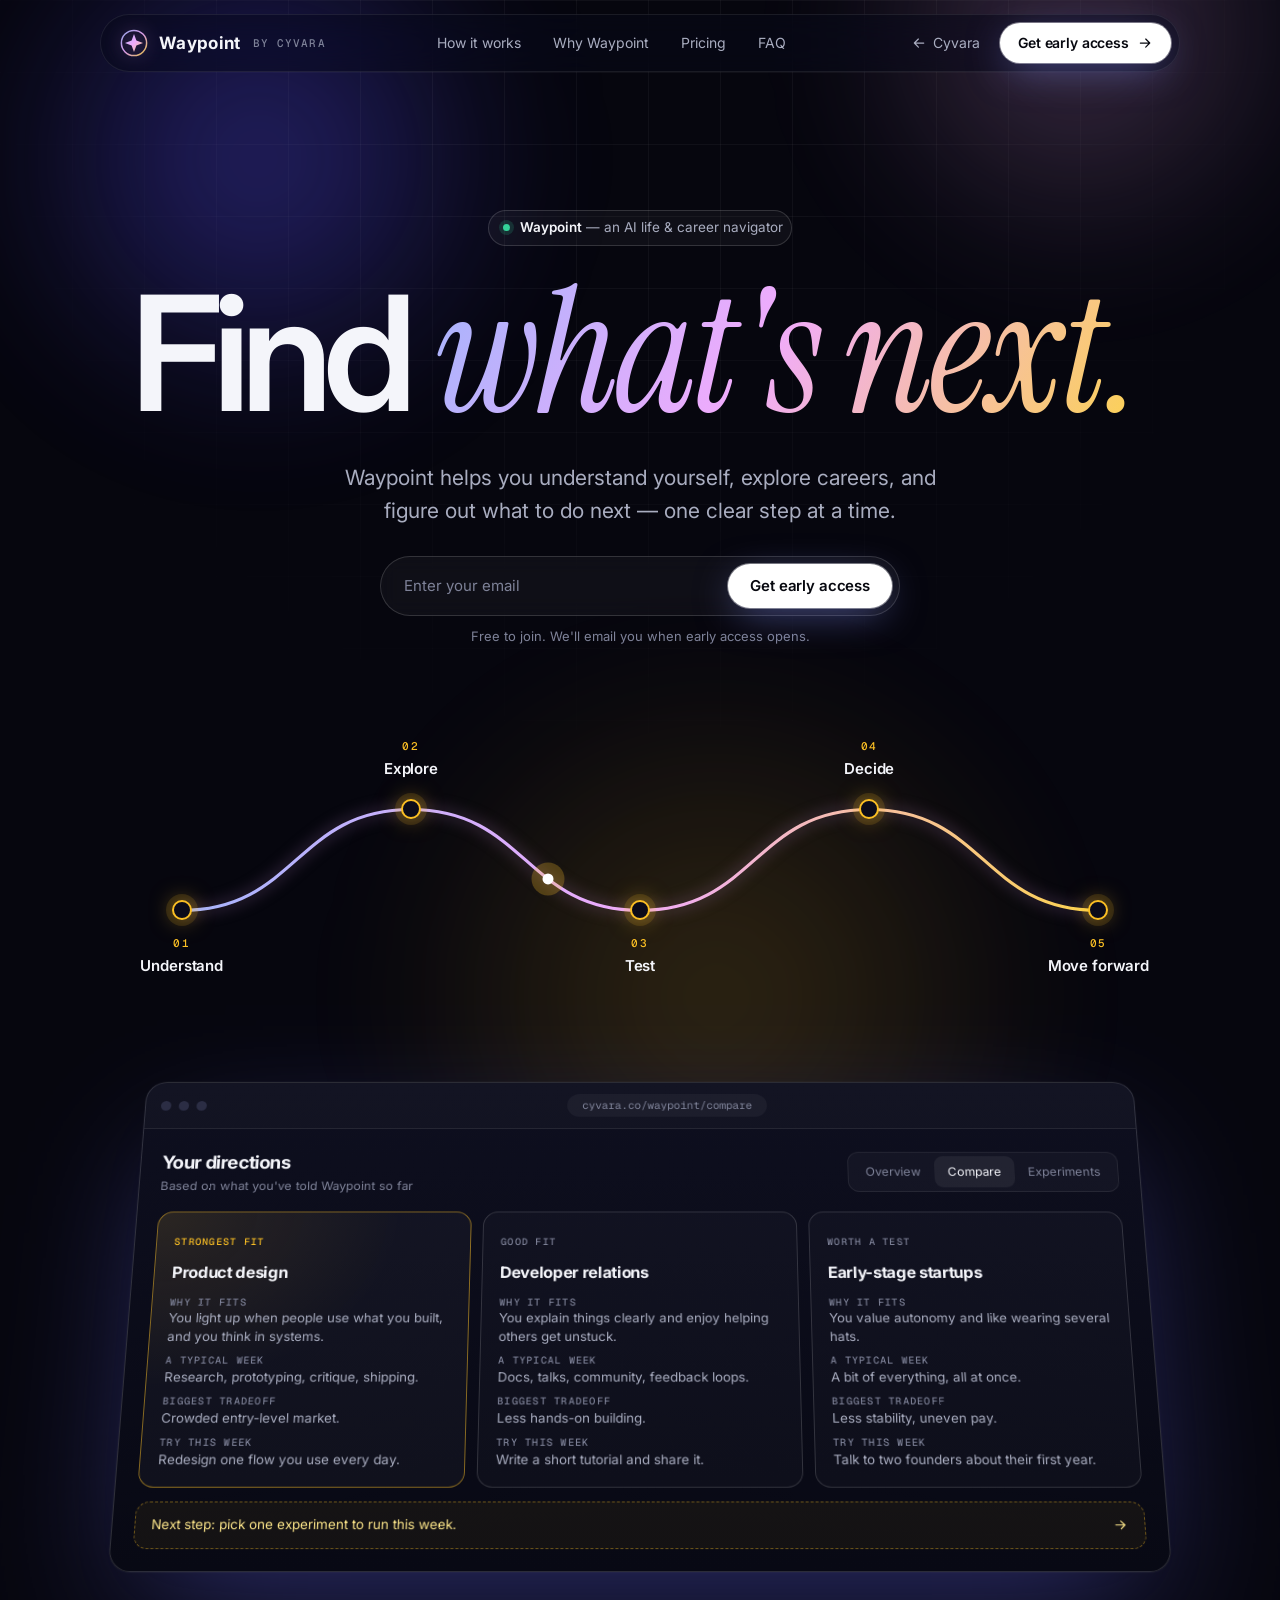
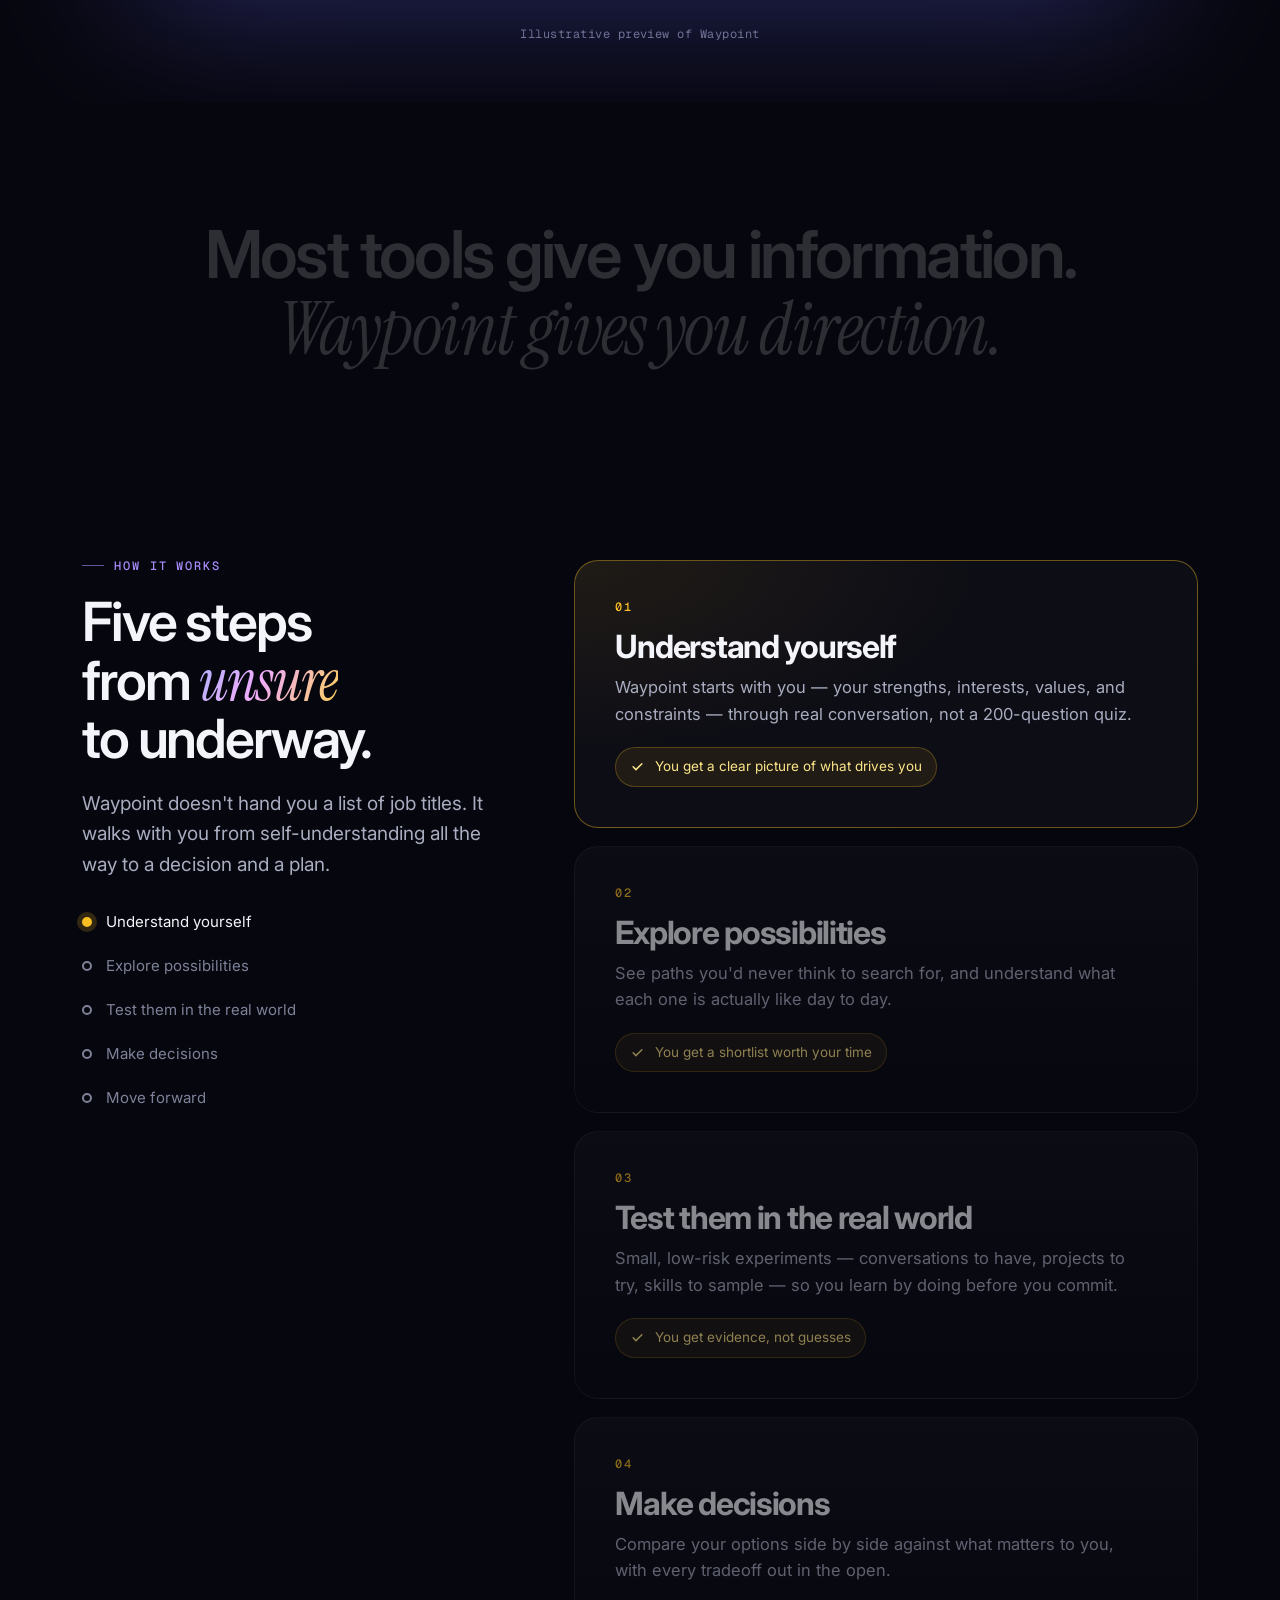
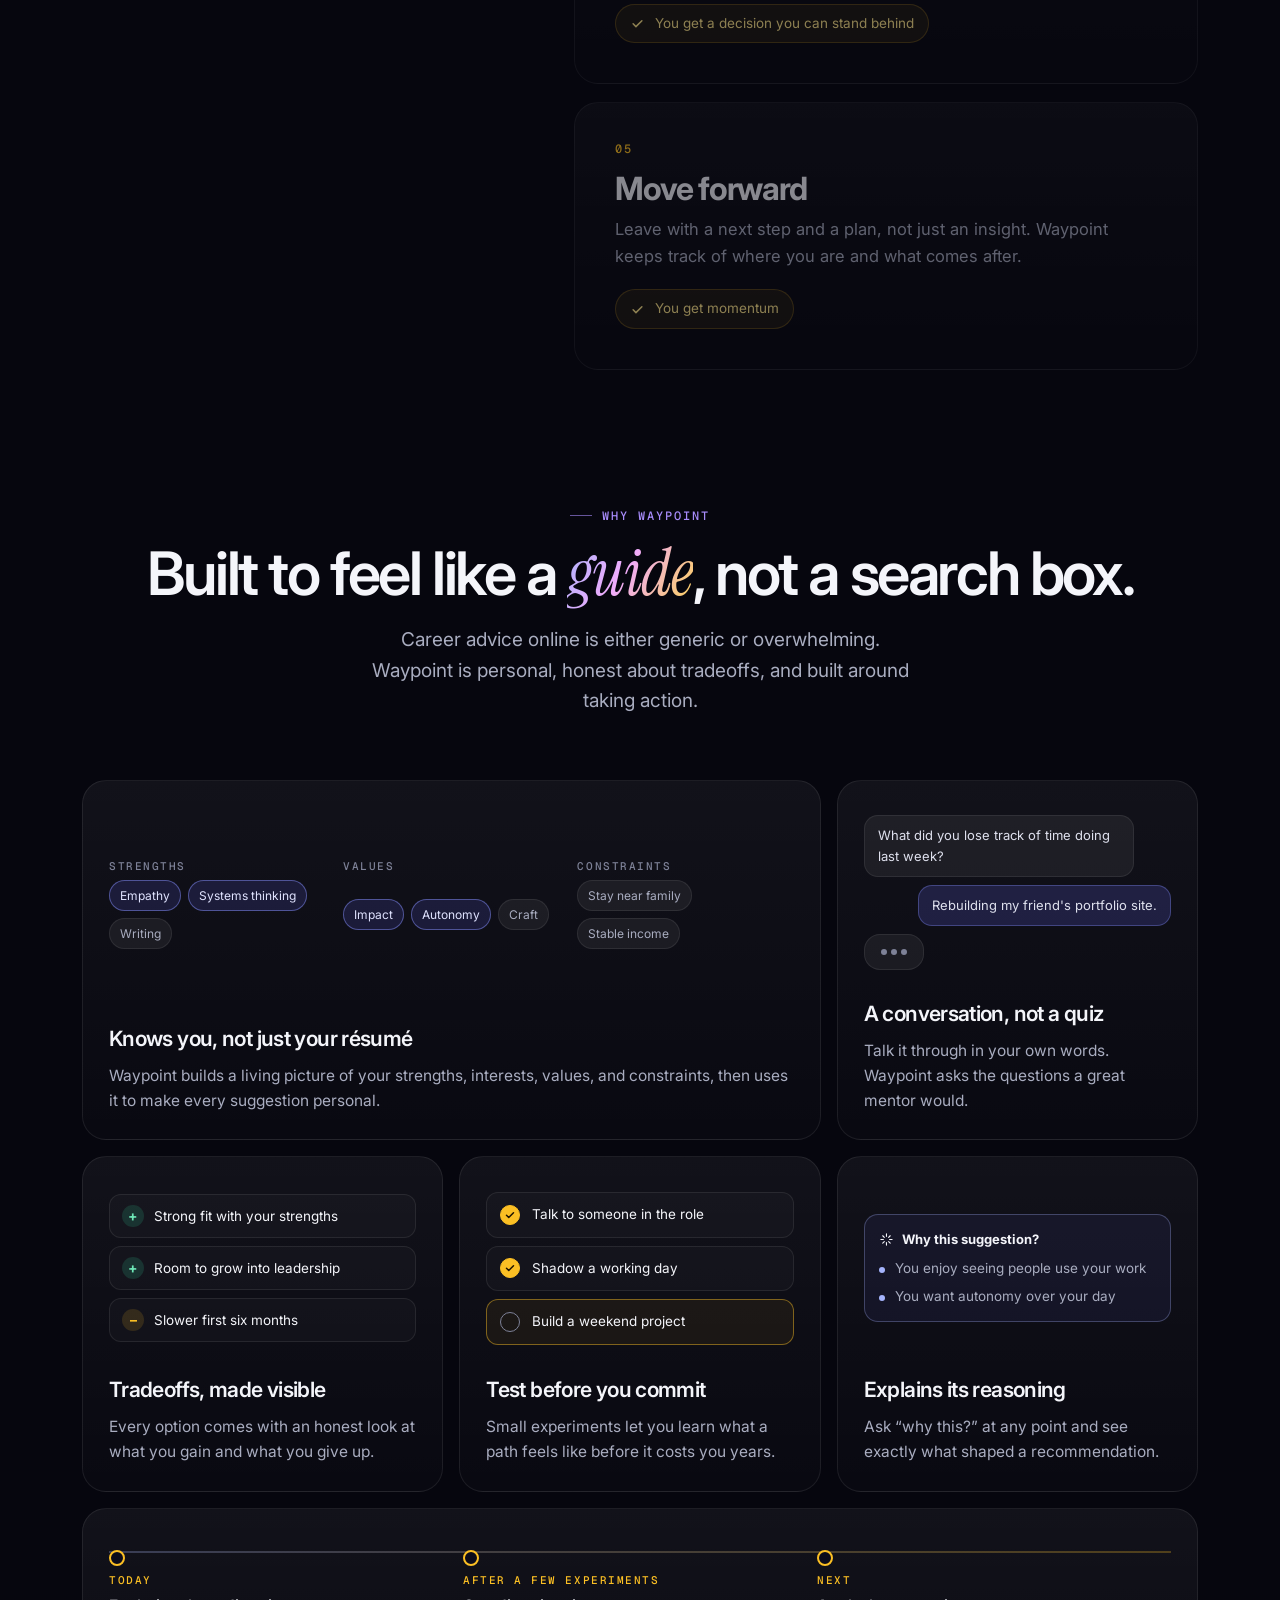
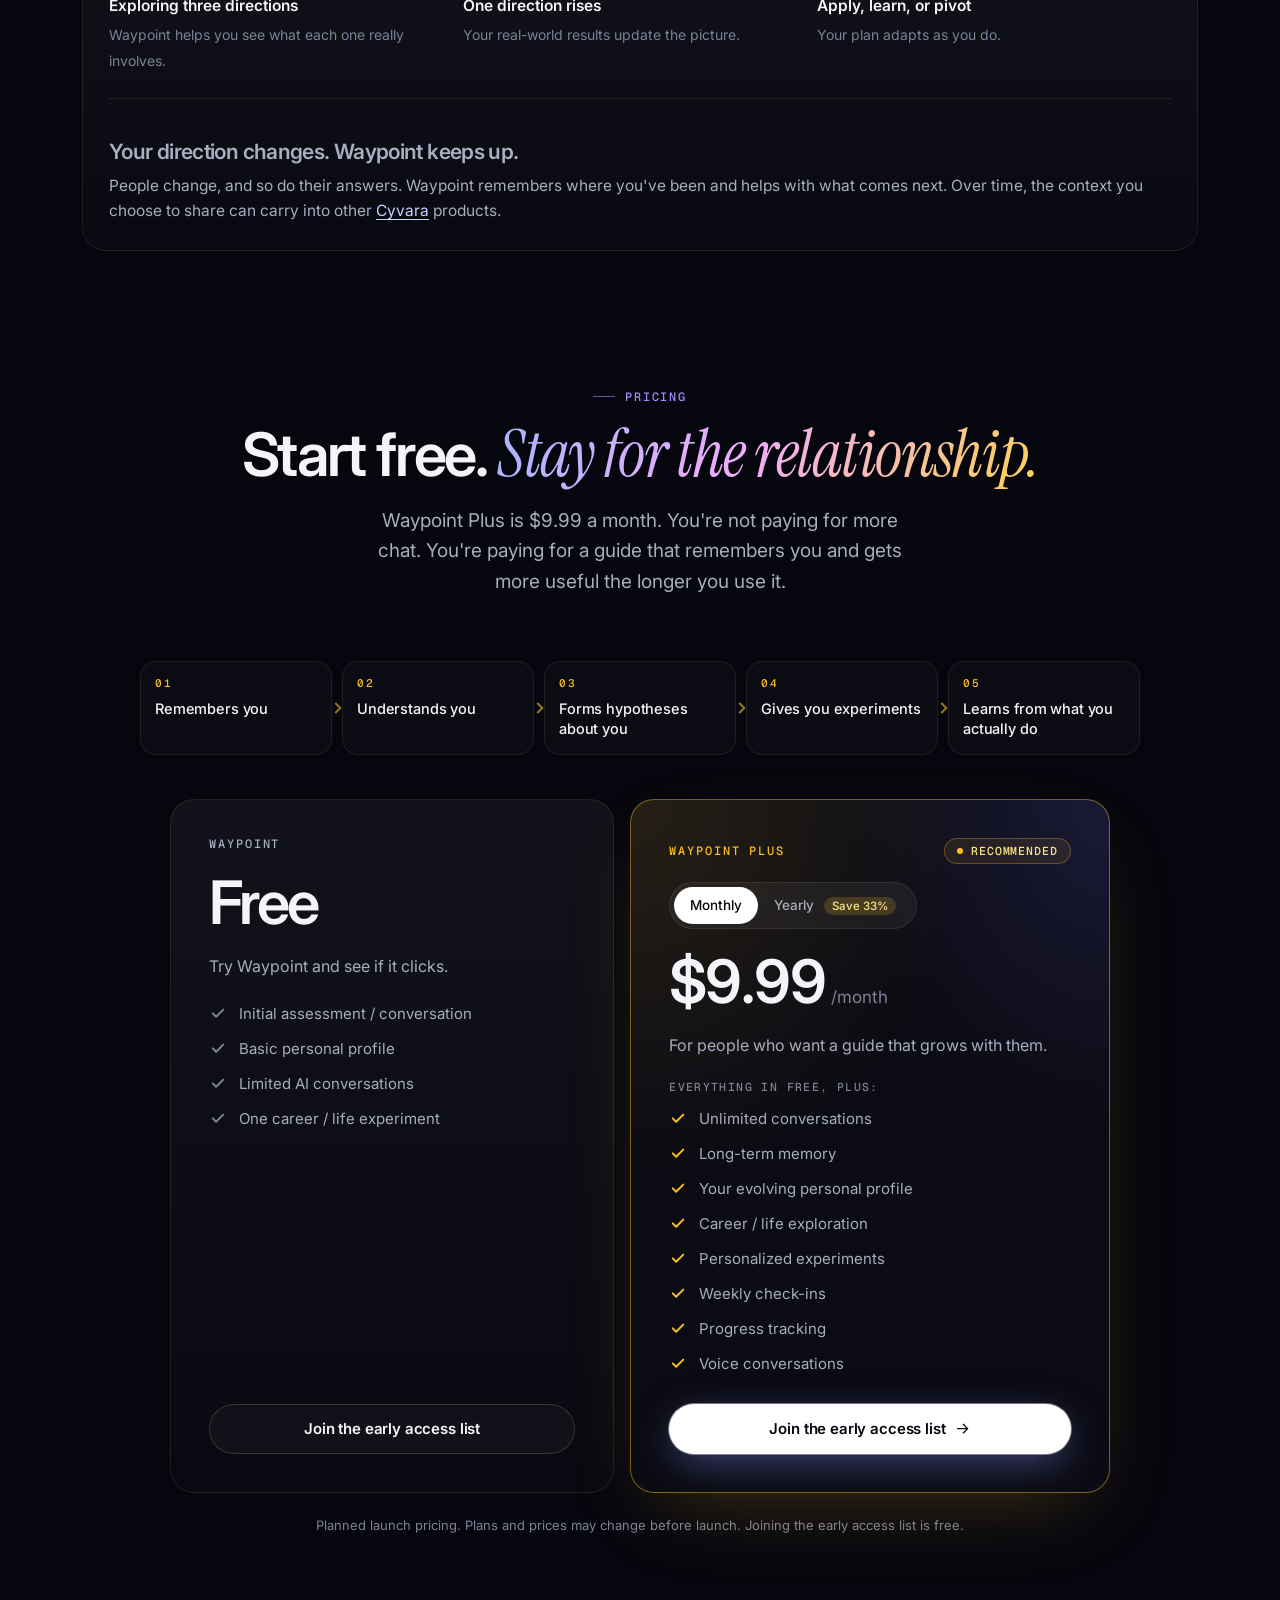
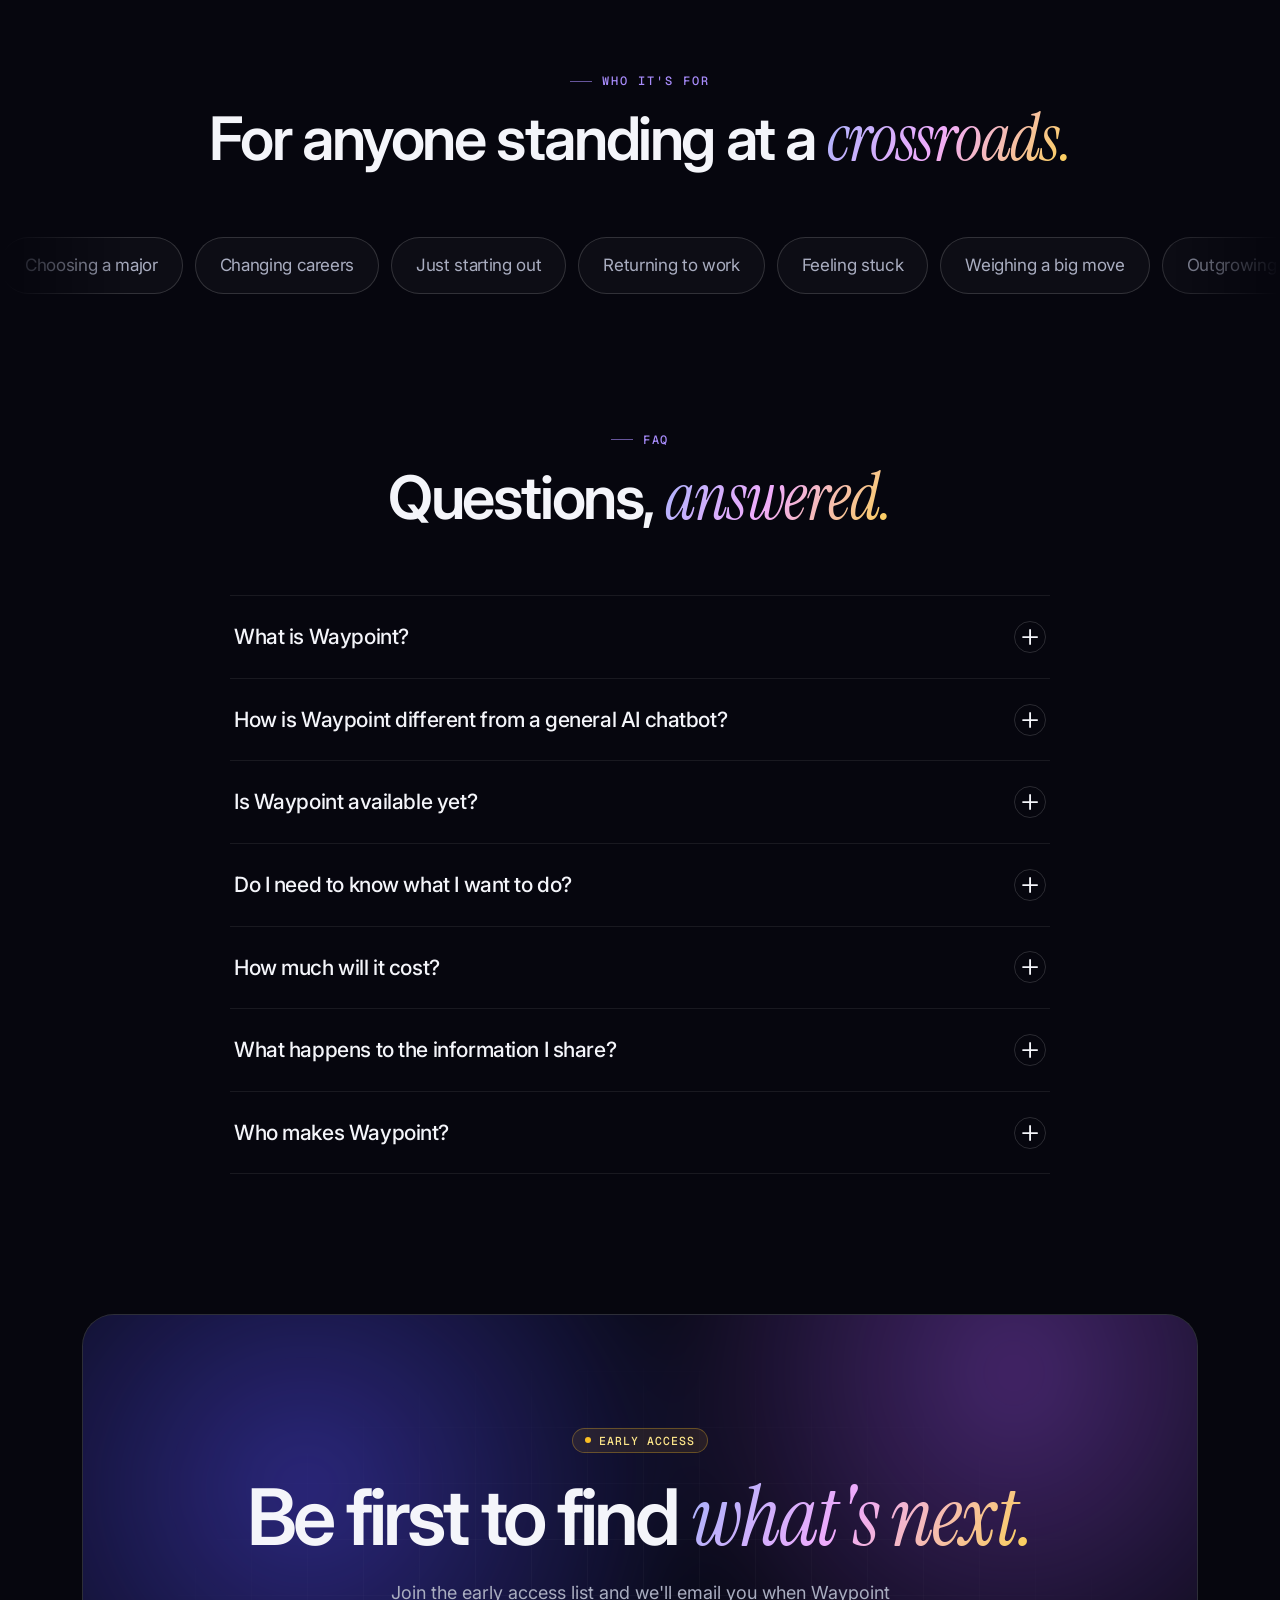
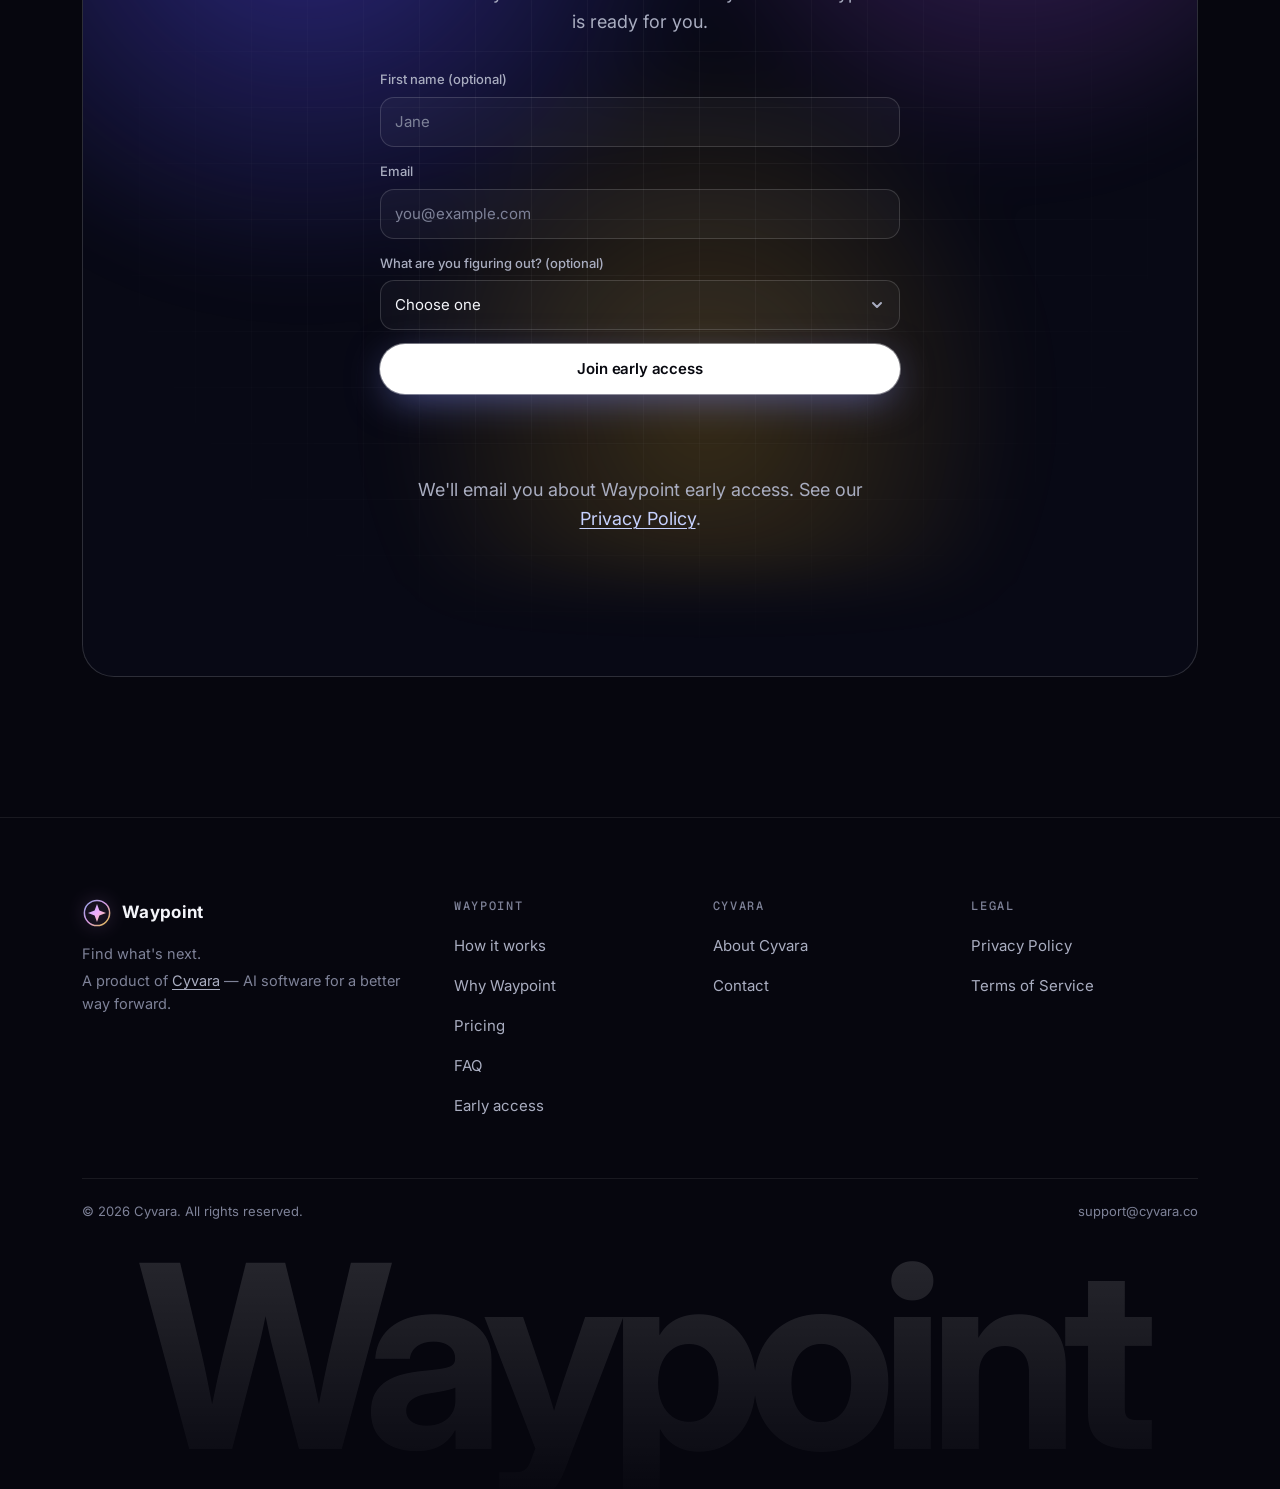
==== commit fc198e0c: "Add Waypoint pricing: Free and Waypoint Plus ($9.99/mo, $79.99/yr) New pricing section with a monthl" ====
--- a/waypoint/index.html
+++ b/waypoint/index.html
@@ -60,6 +60,7 @@
       <nav class="nav-links" aria-label="Primary">
         <a href="#how">How it works</a>
         <a href="#why">Why Waypoint</a>
+        <a href="#pricing">Pricing</a>
         <a href="#faq">FAQ</a>
       </nav>
 
@@ -75,6 +76,7 @@
     <div class="mobile-menu" id="mobile-menu">
       <a href="#how">How it works</a>
       <a href="#why">Why Waypoint</a>
+      <a href="#pricing">Pricing</a>
       <a href="#faq">FAQ</a>
       <a href="https://cyvara.co">Back to Cyvara</a>
       <a class="btn btn-primary" href="#access">Get early access <svg class="i" aria-hidden="true"><use href="#i-arrow-r"/></svg></a>
@@ -355,6 +357,74 @@
       </div>
     </section>
 
+    <!-- Pricing -->
+    <section class="sec" id="pricing" style="padding-top:0">
+      <div class="wrap">
+        <div class="sec-head center reveal">
+          <p class="eyebrow">Pricing</p>
+          <h2 class="h2">Start free. <span class="serif grad">Stay for the relationship.</span></h2>
+          <p class="lede">Waypoint Plus is $9.99 a month. You're not paying for more chat. You're paying for a guide that remembers you and gets more useful the longer you use it.</p>
+        </div>
+
+        <div class="loop reveal" role="group" aria-label="How Waypoint Plus gets better over time">
+          <ol>
+            <li><span>01</span>Remembers you</li>
+            <li><span>02</span>Understands you</li>
+            <li><span>03</span>Forms hypotheses about you</li>
+            <li><span>04</span>Gives you experiments</li>
+            <li><span>05</span>Learns from what you actually do</li>
+          </ol>
+        </div>
+
+        <div class="plans">
+          <article class="card plan reveal">
+            <p class="plan-name">Waypoint</p>
+            <div class="amount"><div class="amt"><b>Free</b></div></div>
+            <p class="plan-desc">Try Waypoint and see if it clicks.</p>
+            <ul class="plan-list">
+                <li><svg class="i" aria-hidden="true"><use href="#i-check"/></svg><span>Initial assessment / conversation</span></li>
+                <li><svg class="i" aria-hidden="true"><use href="#i-check"/></svg><span>Basic personal profile</span></li>
+                <li><svg class="i" aria-hidden="true"><use href="#i-check"/></svg><span>Limited AI conversations</span></li>
+                <li><svg class="i" aria-hidden="true"><use href="#i-check"/></svg><span>One career / life experiment</span></li>
+            </ul>
+            <a class="btn btn-ghost" href="#access">Join the early access list</a>
+          </article>
+
+          <article class="card plan plus spot reveal" style="--d:.08s" data-billing="month">
+            <div class="plan-top">
+              <p class="plan-name">Waypoint Plus</p>
+              <span class="badge">Recommended</span>
+            </div>
+
+            <div class="billing" role="group" aria-label="Billing period">
+              <button type="button" class="on" data-billing-set="month" aria-pressed="true">Monthly</button>
+              <button type="button" data-billing-set="year" aria-pressed="false">Yearly <em>Save 33%</em></button>
+            </div>
+
+            <div class="amount">
+              <div class="amt amt-m"><b>$9.99</b><span>/month</span></div>
+              <div class="amt amt-y"><b>$79.99</b><span>/year</span><small>About $6.67/month</small></div>
+            </div>
+            <p class="plan-desc">For people who want a guide that grows with them.</p>
+            <p class="plan-incl">Everything in Free, plus:</p>
+            <ul class="plan-list">
+                <li><svg class="i" aria-hidden="true"><use href="#i-check"/></svg><span>Unlimited conversations</span></li>
+                <li><svg class="i" aria-hidden="true"><use href="#i-check"/></svg><span>Long-term memory</span></li>
+                <li><svg class="i" aria-hidden="true"><use href="#i-check"/></svg><span>Your evolving personal profile</span></li>
+                <li><svg class="i" aria-hidden="true"><use href="#i-check"/></svg><span>Career / life exploration</span></li>
+                <li><svg class="i" aria-hidden="true"><use href="#i-check"/></svg><span>Personalized experiments</span></li>
+                <li><svg class="i" aria-hidden="true"><use href="#i-check"/></svg><span>Weekly check-ins</span></li>
+                <li><svg class="i" aria-hidden="true"><use href="#i-check"/></svg><span>Progress tracking</span></li>
+                <li><svg class="i" aria-hidden="true"><use href="#i-check"/></svg><span>Voice conversations</span></li>
+            </ul>
+            <a class="btn btn-primary" href="#access">Join the early access list <svg class="i" aria-hidden="true"><use href="#i-arrow-r"/></svg></a>
+          </article>
+        </div>
+
+        <p class="price-note">Planned launch pricing. Plans and prices may change before launch. Joining the early access list is free.</p>
+      </div>
+    </section>
+
     <!-- Audience -->
     <section class="sec" style="padding-top:0">
       <div class="wrap">
@@ -385,6 +455,10 @@
             <div class="a">Waypoint is an AI life and career navigator. It helps you understand yourself, explore careers, test them in the real world, and decide what to do next.</div>
           </details>
           <details class="qa">
+            <summary>How is Waypoint different from a general AI chatbot? <span class="pm"><svg class="i" aria-hidden="true"><use href="#i-plus"/></svg></span></summary>
+            <div class="a">A general chatbot answers what you ask. Waypoint is built around you over time: it remembers your history, forms and tests hypotheses about what fits you, gives you real-world experiments, and learns from what you actually do.</div>
+          </details>
+          <details class="qa">
             <summary>Is Waypoint available yet? <span class="pm"><svg class="i" aria-hidden="true"><use href="#i-plus"/></svg></span></summary>
             <div class="a">Not yet. We're building it now. Join the early access list and we'll email you when early access opens.</div>
           </details>
@@ -394,7 +468,7 @@
           </details>
           <details class="qa">
             <summary>How much will it cost? <span class="pm"><svg class="i" aria-hidden="true"><use href="#i-plus"/></svg></span></summary>
-            <div class="a">We haven't announced pricing yet. Joining the early access list is free.</div>
+            <div class="a">Waypoint will have a free plan, plus Waypoint Plus at $9.99 a month or $79.99 a year (about $6.67 a month). That's planned launch pricing and may change before launch. Joining the early access list is free.</div>
           </details>
           <details class="qa">
             <summary>What happens to the information I share? <span class="pm"><svg class="i" aria-hidden="true"><use href="#i-plus"/></svg></span></summary>
@@ -463,6 +537,7 @@
           <ul>
             <li><a href="#how">How it works</a></li>
             <li><a href="#why">Why Waypoint</a></li>
+            <li><a href="#pricing">Pricing</a></li>
             <li><a href="#faq">FAQ</a></li>
             <li><a href="#access">Early access</a></li>
           </ul>
--- a/waypoint/assets/styles.css
+++ b/waypoint/assets/styles.css
@@ -552,3 +552,54 @@
 .foot .parent { color: var(--text-3); font-size: 14.5px; margin-top: 4px; }
 .foot .parent a { color: var(--text-2); text-decoration: underline; text-underline-offset: 3px; }
 .wordmark { font-size: clamp(64px, 20vw, 280px); }
+
+
+/* Pricing */
+.loop { max-width: 1000px; margin: 0 auto clamp(28px, 4vw, 44px); }
+.loop ol { list-style: none; display: grid; grid-template-columns: repeat(5, minmax(0, 1fr)); gap: 10px; }
+.loop li { position: relative; padding: 16px 14px; border-radius: 16px; border: 1px solid var(--line); background: rgba(255,255,255,0.025); font-size: 14.5px; font-weight: 500; line-height: 1.35; letter-spacing: -0.01em; animation: loopGlow 12.5s infinite; }
+.loop li span { display: block; font: 500 11px/1 var(--font-mono); letter-spacing: 0.14em; color: var(--amber); margin-bottom: 10px; }
+.loop li:not(:last-child)::after { content: ""; position: absolute; top: 50%; right: -9px; width: 8px; height: 8px; border-top: 2px solid rgba(251, 191, 36, 0.6); border-right: 2px solid rgba(251, 191, 36, 0.6); transform: translateY(-50%) rotate(45deg); }
+.loop li:nth-child(2) { animation-delay: 2.5s; } .loop li:nth-child(3) { animation-delay: 5s; } .loop li:nth-child(4) { animation-delay: 7.5s; } .loop li:nth-child(5) { animation-delay: 10s; }
+@keyframes loopGlow {
+  0%, 20%, 100% { border-color: var(--line); background: rgba(255,255,255,0.025); }
+  3%, 17% { border-color: rgba(251, 191, 36, 0.55); background: rgba(251, 191, 36, 0.08); }
+}
+@media (max-width: 820px) {
+  .loop ol { grid-template-columns: minmax(0, 1fr); }
+  .loop li { display: flex; align-items: center; gap: 14px; }
+  .loop li span { margin: 0; }
+  .loop li:not(:last-child)::after { display: none; }
+}
+
+.plans { display: grid; grid-template-columns: minmax(0, 1fr) minmax(0, 1.08fr); gap: 16px; max-width: 940px; margin-inline: auto; align-items: stretch; }
+@media (max-width: 820px) { .plans { grid-template-columns: minmax(0, 1fr); } }
+.plan { padding: clamp(24px, 3.5vw, 38px); display: flex; flex-direction: column; }
+.plan.plus { border-color: rgba(251, 191, 36, 0.45); background: radial-gradient(120% 90% at 0% 0%, rgba(251, 191, 36, 0.11), transparent 60%), radial-gradient(90% 80% at 100% 0%, rgba(99, 102, 241, 0.16), transparent 60%), rgba(255,255,255,0.025); box-shadow: 0 30px 80px -30px rgba(251, 191, 36, 0.25); }
+.plan-top { display: flex; align-items: center; justify-content: space-between; gap: 10px; flex-wrap: wrap; }
+.plan-name { font: 500 12px/1 var(--font-mono); letter-spacing: 0.16em; text-transform: uppercase; color: var(--text-2); }
+.plan.plus .plan-name { color: var(--amber); }
+.amount { margin: 22px 0 6px; min-height: 76px; }
+.amt b { font-size: clamp(44px, 6vw, 60px); line-height: 1; letter-spacing: -0.05em; font-weight: 600; font-variant-numeric: tabular-nums; }
+.amt span { margin-left: 6px; color: var(--text-3); font-size: 17px; }
+.amt small { display: block; margin-top: 8px; font-size: 14px; color: #fde68a; }
+.js .plan .amt-y { display: none; }
+.plan[data-billing="year"] .amt-m { display: none; }
+.js .plan[data-billing="year"] .amt-y { display: block; }
+.plan:not([data-billing="year"]) .amt-y { margin-top: 10px; }
+.js .plan:not([data-billing="year"]) .amt-y { margin-top: 0; }
+.plan-desc { color: var(--text-2); font-size: 16px; margin-bottom: 22px; }
+.plan-incl { font: 500 11.5px/1 var(--font-mono); letter-spacing: 0.12em; text-transform: uppercase; color: var(--text-3); margin-bottom: 14px; }
+.plan-list { list-style: none; display: grid; align-content: start; gap: 11px; margin-bottom: 28px; flex: 1; }
+.plan-list li { display: flex; align-items: flex-start; gap: 12px; font-size: 15px; color: var(--text-2); }
+.plan-list .i { width: 18px; height: 18px; margin-top: 2px; stroke-width: 2.6; color: var(--amber); }
+.plan:not(.plus) .plan-list .i { color: var(--text-3); }
+.plan .btn { width: 100%; min-height: 50px; }
+
+.billing { display: none; margin-top: 18px; padding: 4px; border-radius: 999px; background: rgba(255,255,255,0.05); border: 1px solid var(--line); width: fit-content; }
+.js .billing { display: inline-flex; }
+.billing button { padding: 8px 16px; border-radius: 999px; font-size: 13.5px; font-weight: 500; color: var(--text-2); min-height: 36px; transition: background 0.25s var(--ease), color 0.25s var(--ease); }
+.billing button.on { background: #fff; color: #07080f; }
+.billing button em { font-style: normal; font-size: 11.5px; margin-left: 6px; padding: 2px 8px; border-radius: 999px; background: rgba(251, 191, 36, 0.18); color: #fde68a; }
+.billing button.on em { background: rgba(7, 8, 15, 0.1); color: #7c5200; }
+.price-note { text-align: center; margin-top: 22px; font-size: 13px; color: var(--text-3); }
